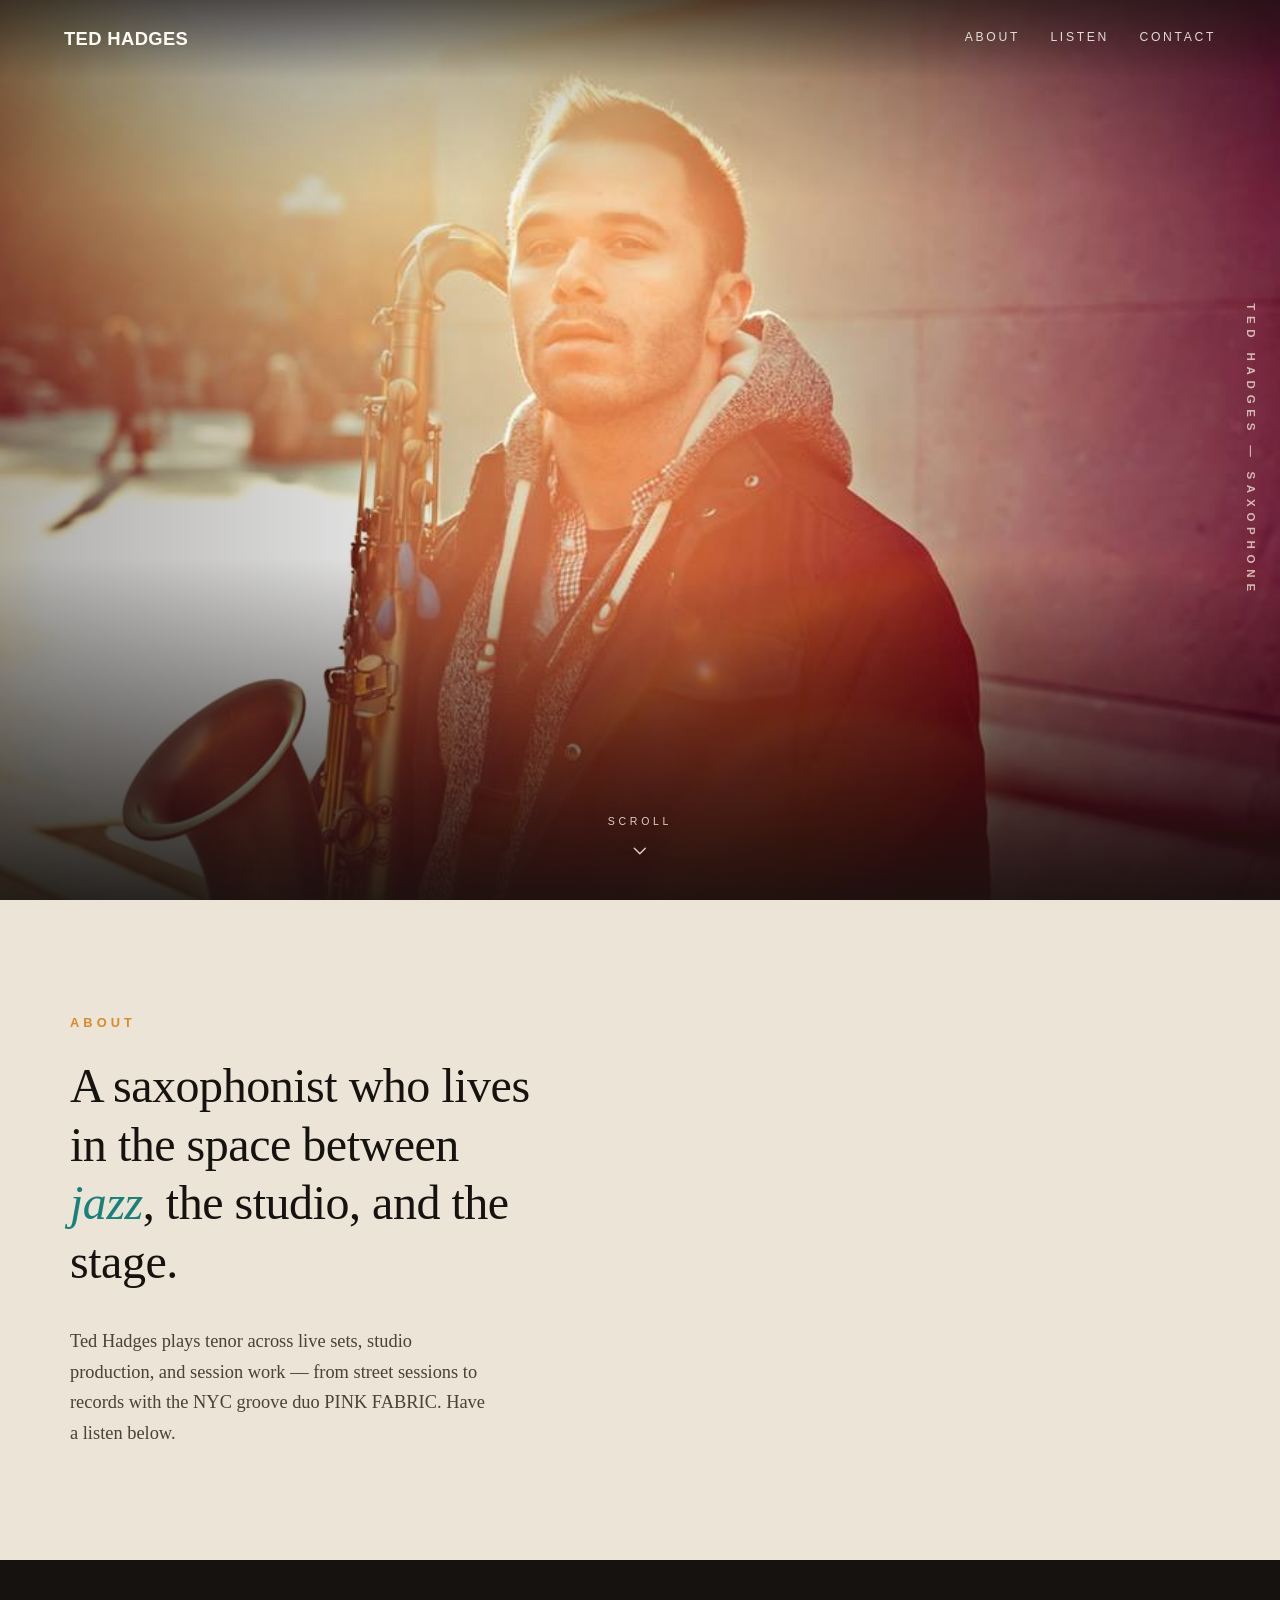
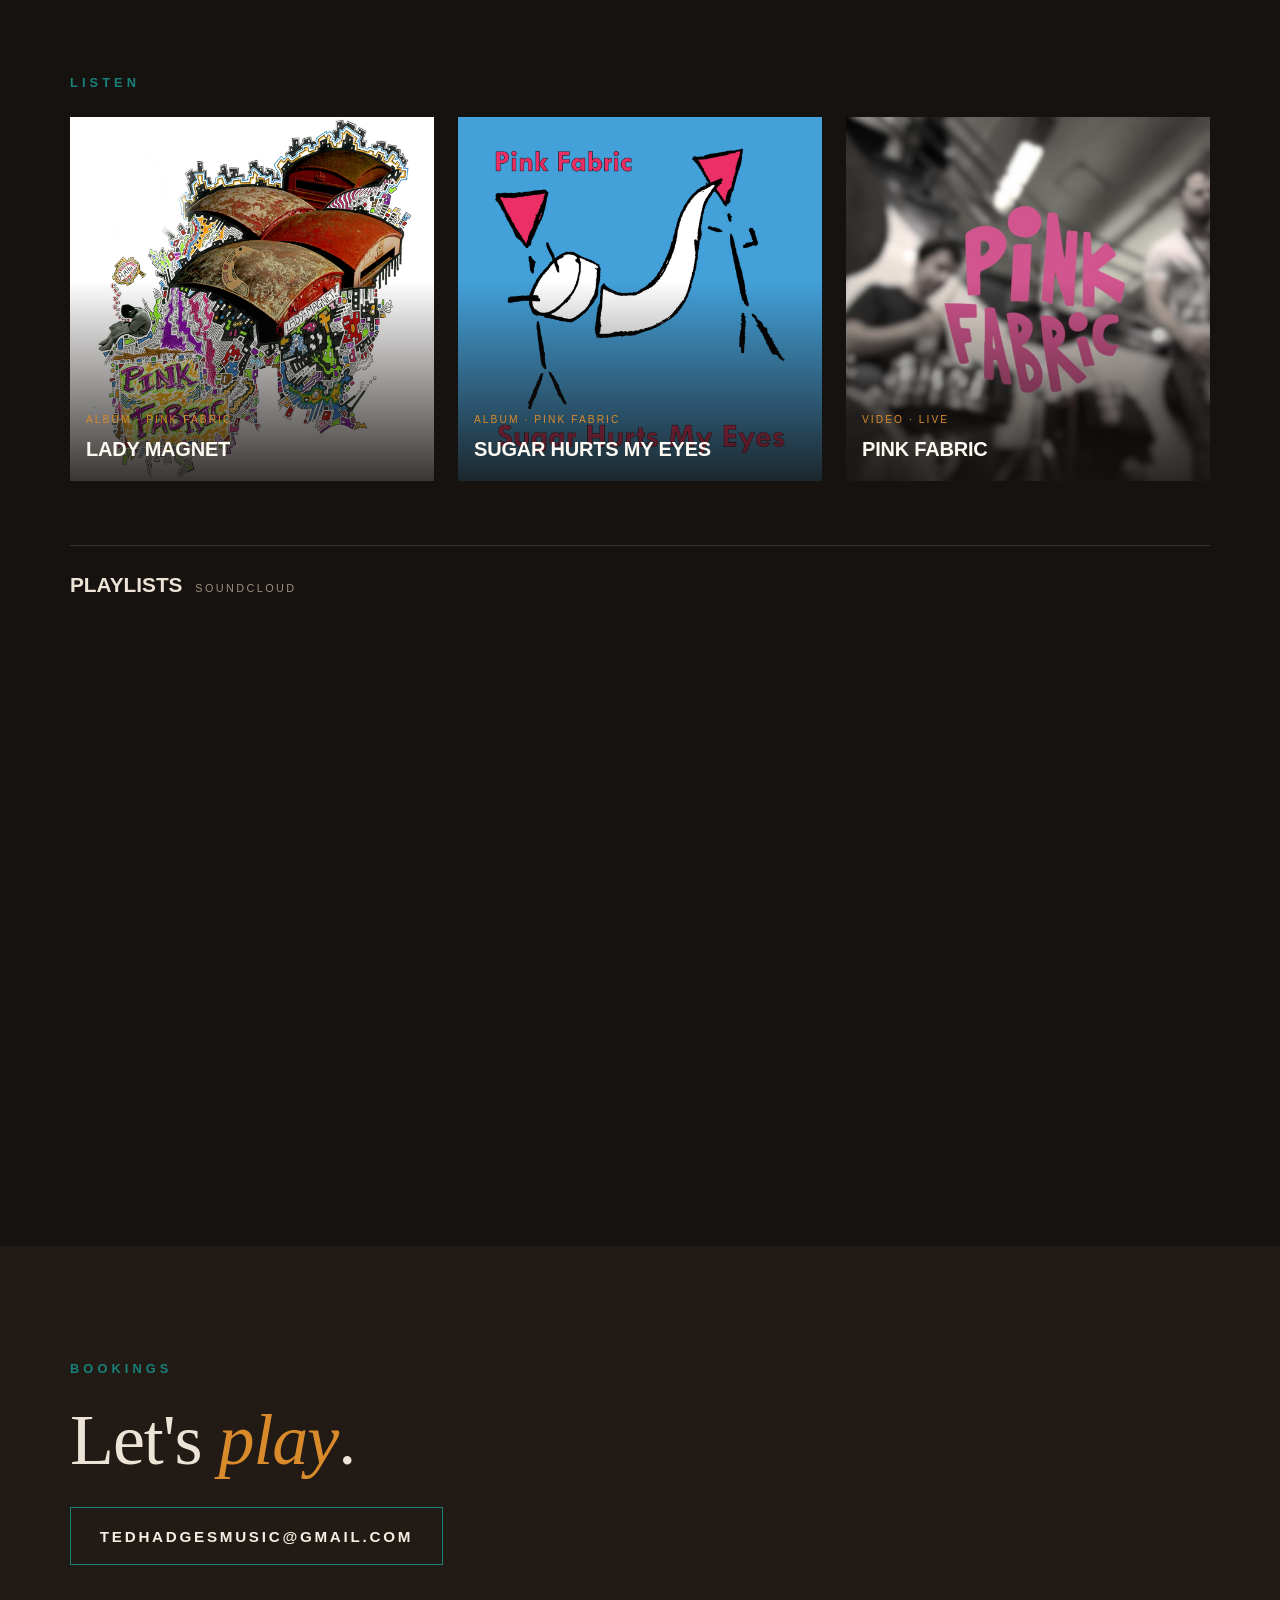
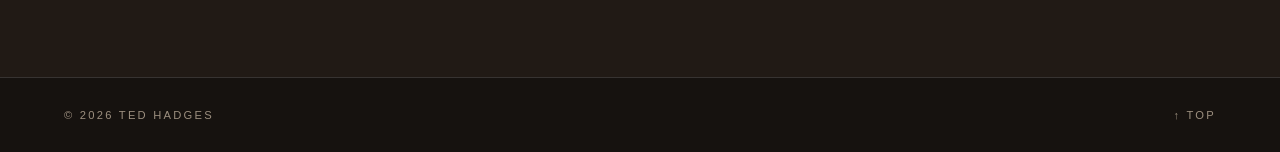
==== preview.html @ 2677fb06 "Restructure preview on Pablo Eluchans landing pattern - Minimal photo hero: name in nav only, scroll" ====
<!DOCTYPE html>
<html lang="en">
<head>
  <meta charset="utf-8">
  <meta name="viewport" content="width=device-width, initial-scale=1">
  <title>Ted Hadges — Saxophonist (preview)</title>
  <meta name="description" content="Ted Hadges — saxophonist. Live, studio, and session recordings.">
  <link rel="icon" href="favicon.svg" type="image/svg+xml">
  <style>
    :root {
      --ink:      #16120f;
      --ink-2:    #211a15;
      --paper:    #ece4d6;
      --paper-2:  #f4eee3;
      --brass:    #d98a2b;
      --teal:     #17817a;
      --muted:    #9c8f7f;
      --line:     rgba(255,255,255,0.14);

      --display: "Helvetica Neue", Helvetica, Arial, sans-serif;
      --label:   "Arial Narrow", "Helvetica Neue", Arial, sans-serif;
      --body:    Georgia, "Times New Roman", serif;

      --pad: clamp(1.25rem, 5vw, 4rem);
    }
    * { box-sizing: border-box; }
    html { scroll-behavior: smooth; }
    body {
      margin: 0; background: var(--ink); color: var(--paper);
      font-family: var(--body);
      font-size: clamp(1rem, 0.6rem + 0.7vw, 1.15rem);
      line-height: 1.65; -webkit-font-smoothing: antialiased;
    }
    a { color: inherit; }

    .eyebrow {
      font-family: var(--label); text-transform: uppercase;
      letter-spacing: 0.32em; font-size: clamp(0.68rem, 1.4vw, 0.8rem); font-weight: 700;
    }

    /* ---------- top bar ---------- */
    .topbar {
      position: fixed; z-index: 20; top: 0; left: 0; right: 0;
      display: flex; align-items: center; justify-content: space-between;
      padding: clamp(0.9rem, 2.2vw, 1.5rem) var(--pad);
      color: #fdfaf3;
      transition: background-color 0.3s ease, backdrop-filter 0.3s ease;
    }
    .topbar::before {
      content: ""; position: absolute; inset: 0; z-index: -1; pointer-events: none;
      background: linear-gradient(180deg, rgba(22,18,15,0.55), rgba(22,18,15,0));
      transition: opacity 0.3s ease;
    }
    .topbar.scrolled { background: rgba(22,18,15,0.9); backdrop-filter: blur(8px); }
    .topbar.scrolled::before { opacity: 0; }
    .topbar__brand {
      font-family: var(--display); font-weight: 800; text-transform: uppercase;
      letter-spacing: 0.02em; text-decoration: none; font-size: clamp(0.95rem, 1.6vw, 1.15rem);
    }
    .topbar nav { display: flex; gap: clamp(0.9rem, 2.5vw, 1.9rem); }
    .topbar nav a {
      font-family: var(--label); letter-spacing: 0.22em; text-transform: uppercase;
      font-size: clamp(0.68rem, 1.3vw, 0.76rem); text-decoration: none; opacity: 0.85;
      padding-bottom: 3px; border-bottom: 1px solid transparent;
    }
    .topbar nav a:hover, .topbar nav a:focus-visible { opacity: 1; border-bottom-color: var(--brass); }

    /* ---------- hero ---------- */
    .hero { position: relative; height: 100svh; min-height: 520px; overflow: hidden; }
    .hero__img {
      position: absolute; inset: 0; width: 100%; height: 100%;
      object-fit: cover; object-position: 50% 30%;
      filter: saturate(0.92) contrast(1.04);
    }
    .hero::after {
      content: ""; position: absolute; inset: 0;
      background:
        linear-gradient(180deg, rgba(22,18,15,0.35) 0%, rgba(22,18,15,0) 22%, rgba(22,18,15,0) 62%, rgba(22,18,15,0.9) 100%),
        linear-gradient(90deg, rgba(22,18,15,0.35) 0%, rgba(22,18,15,0) 45%);
    }
    .hero__side {
      position: absolute; right: clamp(0.7rem, 1.6vw, 1.5rem); top: 50%; transform: translateY(-50%); z-index: 3;
      writing-mode: vertical-rl;
      font-family: var(--label); text-transform: uppercase; letter-spacing: 0.5em; font-weight: 700;
      font-size: 0.72rem; color: rgba(247,240,225,0.72);
    }
    .scrolldown {
      position: absolute; z-index: 3; left: 50%; bottom: clamp(1.4rem, 4vw, 2.4rem); transform: translateX(-50%);
      display: flex; flex-direction: column; align-items: center; gap: 0.6rem;
      text-decoration: none; color: rgba(247,240,225,0.85);
    }
    .scrolldown span {
      font-family: var(--label); text-transform: uppercase; letter-spacing: 0.35em; font-size: 0.66rem;
    }
    .scrolldown svg { width: 22px; height: 22px; animation: bob 1.8s ease-in-out infinite; }
    @keyframes bob { 0%,100%{ transform: translateY(0);} 50%{ transform: translateY(6px);} }

    /* ---------- generic ---------- */
    section { padding: clamp(3.5rem, 9vw, 7rem) var(--pad); }
    .wrap { max-width: 1140px; margin-inline: auto; }
    .section-label { color: var(--teal); display: block; margin-bottom: 1.5rem; }
    .about .section-label { color: var(--brass); }

    /* ---------- about ---------- */
    .about { background: var(--paper); color: var(--ink); }
    .about__statement {
      font-family: var(--body); font-size: clamp(1.5rem, 4.2vw, 3rem);
      line-height: 1.22; letter-spacing: -0.01em; margin: 0; max-width: 20ch;
    }
    .about__statement em { font-style: italic; color: var(--teal); }
    .about__note { margin: clamp(1.5rem,3vw,2.2rem) 0 0; max-width: 46ch; color: #4b4137; }

    /* ---------- listen: cover-tile grid ---------- */
    .listen { background: var(--ink); }
    .tiles { display: grid; grid-template-columns: repeat(auto-fit, minmax(240px, 1fr)); gap: clamp(0.9rem, 2vw, 1.5rem); }
    .tile {
      position: relative; display: block; aspect-ratio: 1 / 1; overflow: hidden;
      text-decoration: none; background: var(--ink-2);
      outline-offset: 3px;
    }
    .tile__img {
      position: absolute; inset: 0; width: 100%; height: 100%; object-fit: cover;
      transition: transform 0.5s cubic-bezier(.2,.7,.2,1); background: #fff;
    }
    .tile::after {
      content: ""; position: absolute; inset: 0;
      background: linear-gradient(180deg, rgba(22,18,15,0) 45%, rgba(22,18,15,0.85) 100%);
    }
    .tile__meta { position: absolute; z-index: 2; left: 1rem; right: 1rem; bottom: 0.95rem; color: #fdfaf3; }
    .tile__type { font-family: var(--label); text-transform: uppercase; letter-spacing: 0.2em; font-size: 0.64rem; color: var(--brass); display: block; margin-bottom: 0.25rem; }
    .tile__title { font-family: var(--display); font-weight: 800; text-transform: uppercase; letter-spacing: -0.01em; font-size: clamp(1rem, 1.9vw, 1.25rem); display: flex; align-items: center; gap: 0.4rem; }
    .tile__title::after { content: "\2197"; font-weight: 700; opacity: 0; transform: translate(-4px,4px); transition: opacity .3s ease, transform .3s ease; }
    .tile:hover .tile__img, .tile:focus-visible .tile__img { transform: scale(1.06); }
    .tile:hover .tile__title::after, .tile:focus-visible .tile__title::after { opacity: 1; transform: none; }

    /* ---------- playlists (soundcloud) ---------- */
    .more { margin-top: clamp(2.5rem, 6vw, 4rem); }
    .more__head { display: flex; align-items: baseline; gap: 0.8rem; border-top: 1px solid var(--line); padding-top: 1.4rem; margin-bottom: 1.4rem; }
    .more__head h3 { font-family: var(--display); font-weight: 800; text-transform: uppercase; font-size: clamp(1rem,2vw,1.3rem); margin: 0; }
    .more__head span { font-family: var(--label); letter-spacing: 0.22em; text-transform: uppercase; font-size: 0.68rem; color: var(--muted); }
    .sc + .sc { margin-top: 0.9rem; }
    .sc iframe { width: 100%; height: 160px; border: 0; display: block; }

    /* ---------- contact ---------- */
    .contact { background: var(--ink-2); }
    .contact__line { font-family: var(--body); font-size: clamp(2rem, 7vw, 4.5rem); line-height: 1.05; margin: 0.4rem 0 1.8rem; letter-spacing: -0.015em; }
    .contact__line em { font-style: italic; color: var(--brass); }
    .mailto {
      display: inline-block; font-family: var(--label); text-transform: uppercase; letter-spacing: 0.18em; font-weight: 700;
      font-size: 0.95rem; padding: 0.95rem 1.8rem; border: 1px solid var(--teal); color: var(--paper-2); text-decoration: none;
      transition: background-color .25s ease, color .25s ease;
    }
    .mailto:hover, .mailto:focus-visible { background: var(--teal); color: var(--ink); }

    /* ---------- footer ---------- */
    footer { display: flex; align-items: center; justify-content: space-between; gap: 1rem; padding: 1.75rem var(--pad); border-top: 1px solid var(--line); }
    footer p { margin: 0; font-family: var(--label); letter-spacing: 0.2em; text-transform: uppercase; font-size: 0.7rem; color: var(--muted); }
    .totop { font-family: var(--label); letter-spacing: 0.2em; text-transform: uppercase; font-size: 0.7rem; text-decoration: none; color: var(--muted); }
    .totop:hover, .totop:focus-visible { color: var(--paper); }

    :focus-visible { outline: 2px solid var(--brass); outline-offset: 3px; }
    @media (prefers-reduced-motion: reduce) {
      html { scroll-behavior: auto; }
      .scrolldown svg { animation: none; }
      .tile__img { transition: none; }
    }
    @media (max-width: 620px) { .hero__side { display: none; } }
  </style>
</head>
<body id="top">
  <header class="topbar" id="topbar">
    <a class="topbar__brand" href="#top">Ted Hadges</a>
    <nav aria-label="Primary">
      <a href="#about">About</a>
      <a href="#listen">Listen</a>
      <a href="#contact">Contact</a>
    </nav>
  </header>

  <section class="hero">
    <img class="hero__img" src="images/saxpark.jpg" alt="Ted Hadges holding a tenor saxophone in warm evening light">
    <span class="hero__side">Ted Hadges — Saxophone</span>
    <a class="scrolldown" href="#about" aria-label="Scroll down">
      <span>Scroll</span>
      <svg viewBox="0 0 24 24" fill="none" stroke="currentColor" stroke-width="1.6" aria-hidden="true">
        <path d="M6 9l6 6 6-6" stroke-linecap="round" stroke-linejoin="round"/>
      </svg>
    </a>
  </section>

  <section id="about" class="about">
    <div class="wrap">
      <span class="eyebrow section-label">About</span>
      <p class="about__statement">A saxophonist who lives in the space between <em>jazz</em>, the studio, and the stage.</p>
      <p class="about__note">Ted Hadges plays tenor across live sets, studio production, and session work — from street sessions to records with the NYC groove duo PINK FABRIC. Have a listen below.</p>
    </div>
  </section>

  <section id="listen" class="listen">
    <div class="wrap">
      <span class="eyebrow section-label">Listen</span>
      <div class="tiles">
        <a class="tile" href="https://pinkfabric.bandcamp.com/album/lady-magnet" target="_blank" rel="noopener">
          <img class="tile__img" src="images/album-lady-magnet.jpg" alt="Lady Magnet album cover" loading="lazy">
          <span class="tile__meta">
            <span class="tile__type">Album · Pink Fabric</span>
            <span class="tile__title">Lady Magnet</span>
          </span>
        </a>
        <a class="tile" href="https://pinkfabric.bandcamp.com/album/sugar-hurts-my-eyes" target="_blank" rel="noopener">
          <img class="tile__img" src="images/album-sugar-hurts.jpg" alt="Sugar Hurts My Eyes album cover" loading="lazy">
          <span class="tile__meta">
            <span class="tile__type">Album · Pink Fabric</span>
            <span class="tile__title">Sugar Hurts My Eyes</span>
          </span>
        </a>
        <a class="tile" href="https://vimeo.com/94069163" target="_blank" rel="noopener">
          <img class="tile__img" src="images/video-pink-fabric.jpg" alt="Pink Fabric live video" loading="lazy">
          <span class="tile__meta">
            <span class="tile__type">Video · Live</span>
            <span class="tile__title">Pink Fabric</span>
          </span>
        </a>
      </div>

      <div class="more">
        <div class="more__head"><h3>Playlists</h3><span>SoundCloud</span></div>
        <div class="sc">
          <iframe title="SoundCloud playlist 1" loading="lazy" scrolling="no" frameborder="no" allow="autoplay"
                  src="https://w.soundcloud.com/player/?url=https%3A//api.soundcloud.com/playlists/2461482&color=%23d98a2b&auto_play=false&hide_related=true&show_comments=false&show_user=true&show_reposts=false&show_teaser=false&visual=false"></iframe>
        </div>
        <div class="sc">
          <iframe title="SoundCloud playlist 2" loading="lazy" scrolling="no" frameborder="no" allow="autoplay"
                  src="https://w.soundcloud.com/player/?url=https%3A//api.soundcloud.com/playlists/292240661&color=%23d98a2b&auto_play=false&hide_related=true&show_comments=false&show_user=true&show_reposts=false&show_teaser=false&visual=false"></iframe>
        </div>
        <div class="sc">
          <iframe title="SoundCloud playlist 3" loading="lazy" scrolling="no" frameborder="no" allow="autoplay"
                  src="https://w.soundcloud.com/player/?url=https%3A//api.soundcloud.com/playlists/2043184&color=%23d98a2b&auto_play=false&hide_related=true&show_comments=false&show_user=true&show_reposts=false&show_teaser=false&visual=false"></iframe>
        </div>
      </div>
    </div>
  </section>

  <section id="contact" class="contact">
    <div class="wrap">
      <span class="eyebrow section-label" style="color:var(--teal)">Bookings</span>
      <p class="contact__line">Let's <em>play</em>.</p>
      <a class="mailto" href="mailto:tedhadgesmusic@gmail.com">tedhadgesmusic@gmail.com</a>
    </div>
  </section>

  <footer>
    <p>&copy; 2026 Ted Hadges</p>
    <a class="totop" href="#top">↑ Top</a>
  </footer>

  <script>
    (function () {
      var bar = document.getElementById('topbar');
      var onScroll = function () { bar.classList.toggle('scrolled', window.scrollY > 40); };
      window.addEventListener('scroll', onScroll, { passive: true });
      onScroll();
    })();
  </script>
</body>
</html>
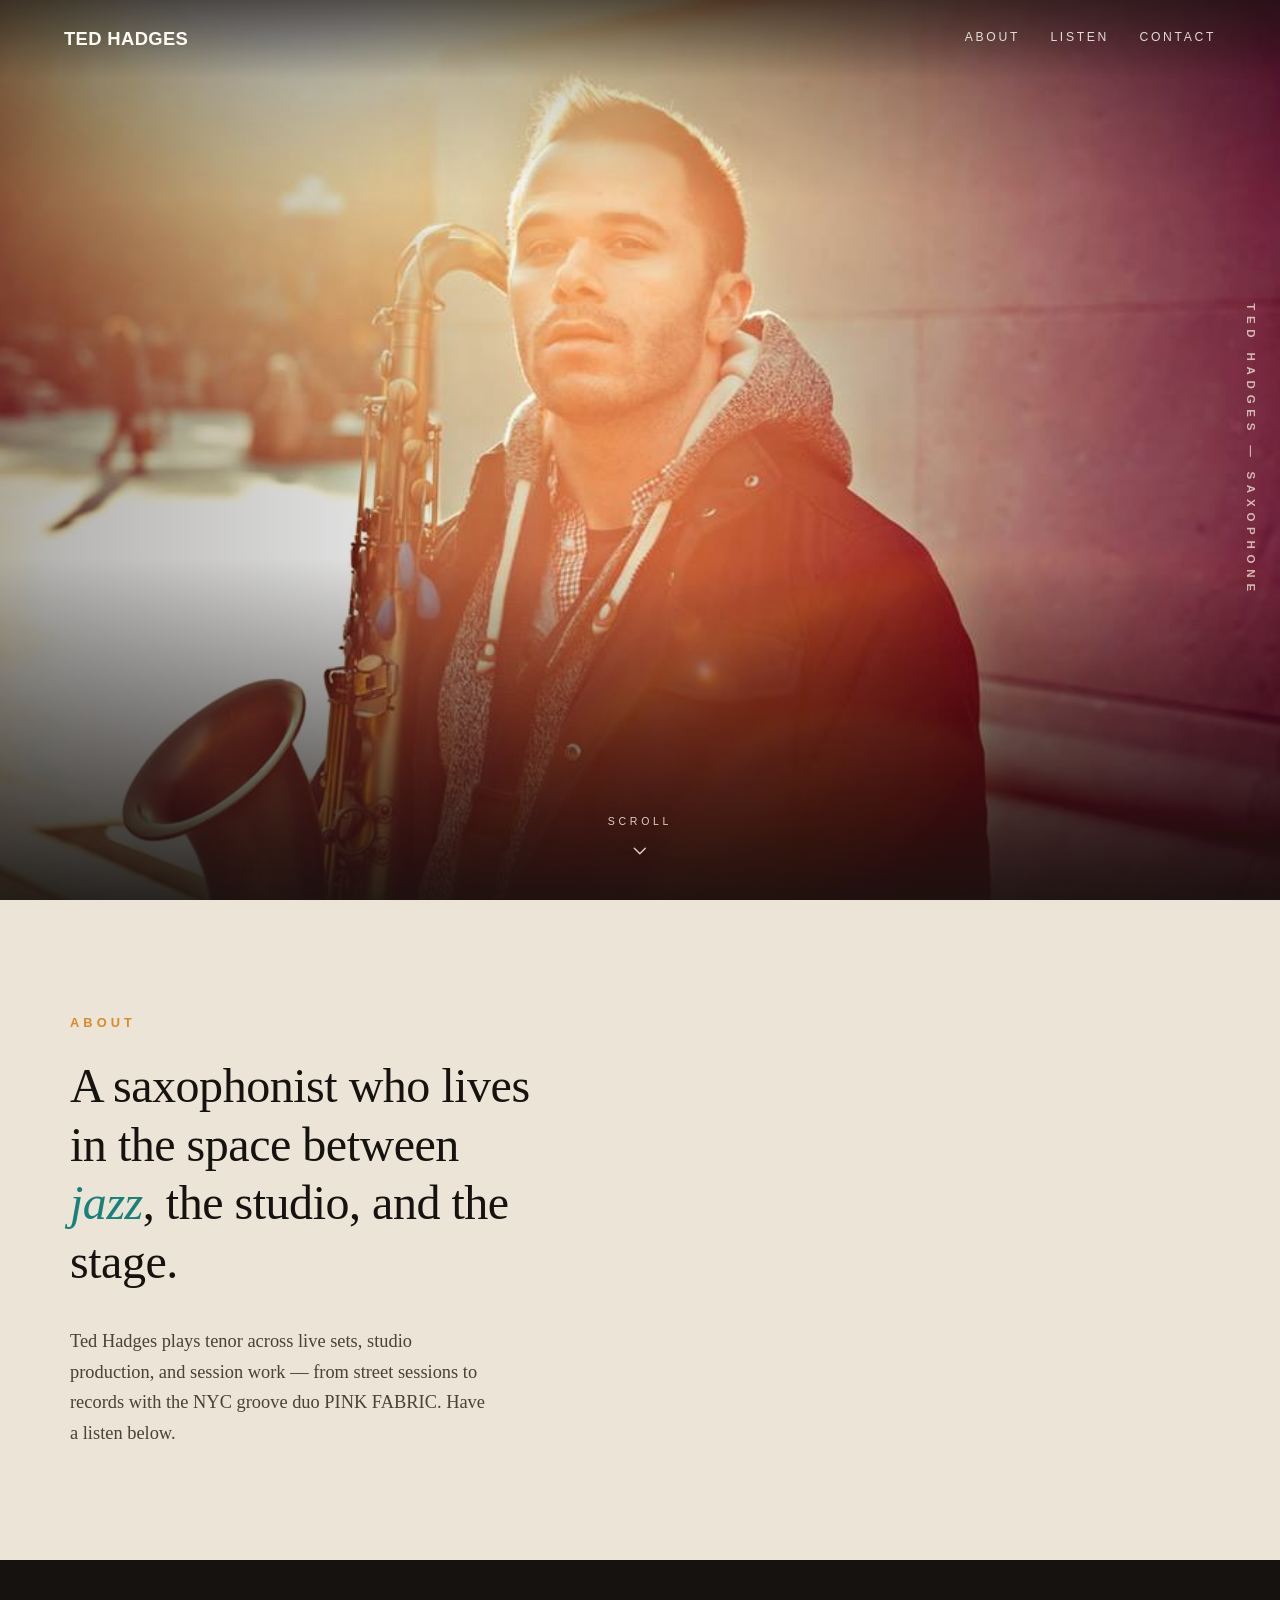
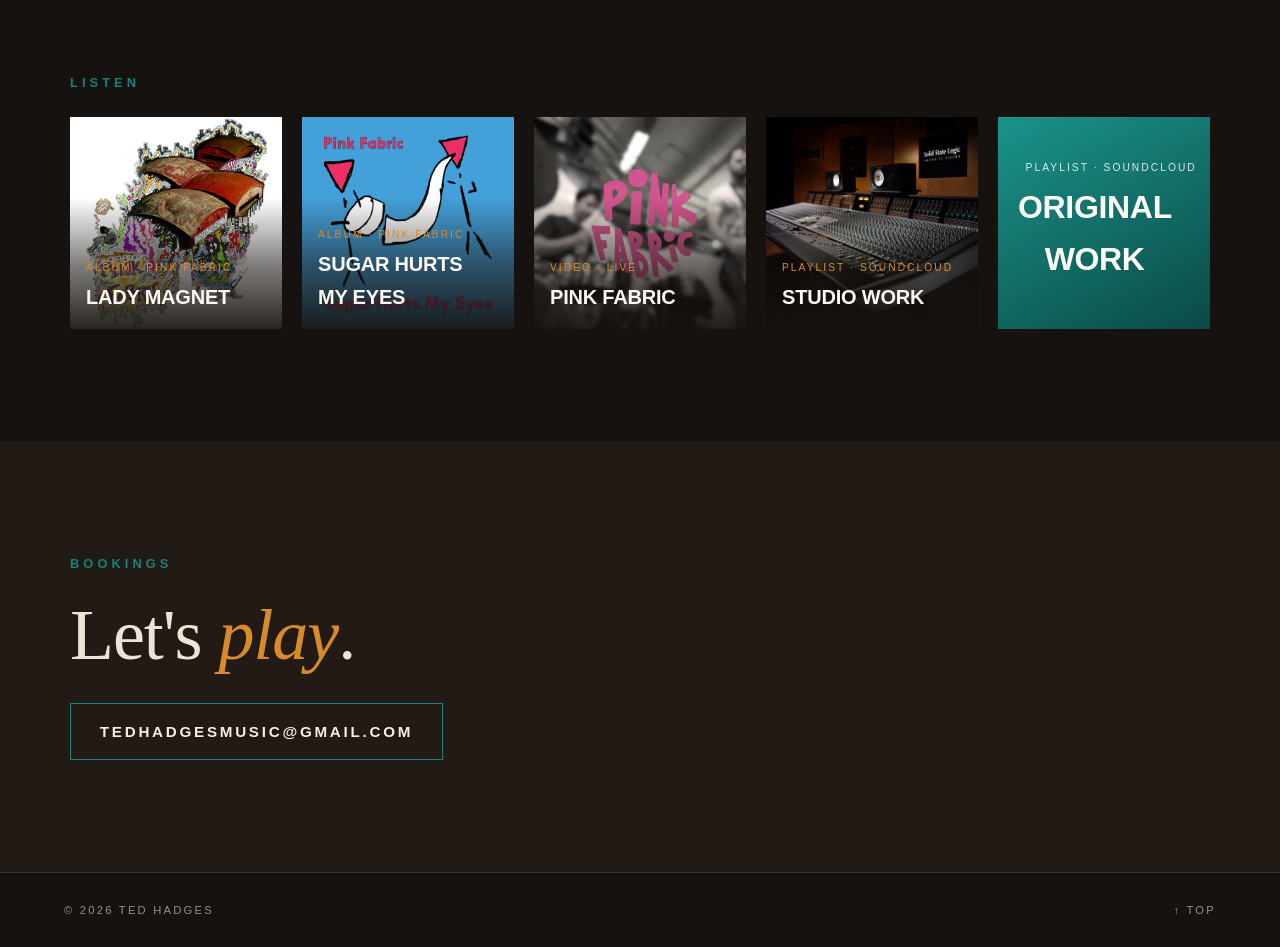
==== commit 6818add7: "Convert SoundCloud sets to cover tiles; drop third playlist Original Work (no artwork) becomes a tea" ====
--- a/preview.html
+++ b/preview.html
@@ -112,7 +112,7 @@
 
     /* ---------- listen: cover-tile grid ---------- */
     .listen { background: var(--ink); }
-    .tiles { display: grid; grid-template-columns: repeat(auto-fit, minmax(240px, 1fr)); gap: clamp(0.9rem, 2vw, 1.5rem); }
+    .tiles { display: grid; grid-template-columns: repeat(auto-fill, minmax(200px, 1fr)); gap: clamp(0.9rem, 2vw, 1.25rem); }
     .tile {
       position: relative; display: block; aspect-ratio: 1 / 1; overflow: hidden;
       text-decoration: none; background: var(--ink-2);
@@ -124,7 +124,7 @@
     }
     .tile::after {
       content: ""; position: absolute; inset: 0;
-      background: linear-gradient(180deg, rgba(22,18,15,0) 45%, rgba(22,18,15,0.85) 100%);
+      background: linear-gradient(180deg, rgba(22,18,15,0) 38%, rgba(22,18,15,0.55) 70%, rgba(22,18,15,0.92) 100%);
     }
     .tile__meta { position: absolute; z-index: 2; left: 1rem; right: 1rem; bottom: 0.95rem; color: #fdfaf3; }
     .tile__type { font-family: var(--label); text-transform: uppercase; letter-spacing: 0.2em; font-size: 0.64rem; color: var(--brass); display: block; margin-bottom: 0.25rem; }
@@ -133,13 +133,12 @@
     .tile:hover .tile__img, .tile:focus-visible .tile__img { transform: scale(1.06); }
     .tile:hover .tile__title::after, .tile:focus-visible .tile__title::after { opacity: 1; transform: none; }
 
-    /* ---------- playlists (soundcloud) ---------- */
-    .more { margin-top: clamp(2.5rem, 6vw, 4rem); }
-    .more__head { display: flex; align-items: baseline; gap: 0.8rem; border-top: 1px solid var(--line); padding-top: 1.4rem; margin-bottom: 1.4rem; }
-    .more__head h3 { font-family: var(--display); font-weight: 800; text-transform: uppercase; font-size: clamp(1rem,2vw,1.3rem); margin: 0; }
-    .more__head span { font-family: var(--label); letter-spacing: 0.22em; text-transform: uppercase; font-size: 0.68rem; color: var(--muted); }
-    .sc + .sc { margin-top: 0.9rem; }
-    .sc iframe { width: 100%; height: 160px; border: 0; display: block; }
+    /* solid (art-less) tile — typographic cover */
+    .tile--solid { background: linear-gradient(150deg, #1a938b, #0b4a45); display: grid; place-items: center; text-align: center; padding: 1.25rem; }
+    .tile--solid::after { display: none; }
+    .tile--solid .tile__meta { position: static; left: auto; right: auto; bottom: auto; }
+    .tile--solid .tile__type { color: rgba(255,255,255,0.85); }
+    .tile--solid .tile__title { justify-content: center; font-size: clamp(1.4rem, 3vw, 2rem); }
 
     /* ---------- contact ---------- */
     .contact { background: var(--ink-2); }
@@ -221,22 +220,19 @@
             <span class="tile__title">Pink Fabric</span>
           </span>
         </a>
-      </div>
-
-      <div class="more">
-        <div class="more__head"><h3>Playlists</h3><span>SoundCloud</span></div>
-        <div class="sc">
-          <iframe title="SoundCloud playlist 1" loading="lazy" scrolling="no" frameborder="no" allow="autoplay"
-                  src="https://w.soundcloud.com/player/?url=https%3A//api.soundcloud.com/playlists/2461482&color=%23d98a2b&auto_play=false&hide_related=true&show_comments=false&show_user=true&show_reposts=false&show_teaser=false&visual=false"></iframe>
-        </div>
-        <div class="sc">
-          <iframe title="SoundCloud playlist 2" loading="lazy" scrolling="no" frameborder="no" allow="autoplay"
-                  src="https://w.soundcloud.com/player/?url=https%3A//api.soundcloud.com/playlists/292240661&color=%23d98a2b&auto_play=false&hide_related=true&show_comments=false&show_user=true&show_reposts=false&show_teaser=false&visual=false"></iframe>
-        </div>
-        <div class="sc">
-          <iframe title="SoundCloud playlist 3" loading="lazy" scrolling="no" frameborder="no" allow="autoplay"
-                  src="https://w.soundcloud.com/player/?url=https%3A//api.soundcloud.com/playlists/2043184&color=%23d98a2b&auto_play=false&hide_related=true&show_comments=false&show_user=true&show_reposts=false&show_teaser=false&visual=false"></iframe>
-        </div>
+        <a class="tile" href="https://soundcloud.com/tedhadges/sets/studio-work" target="_blank" rel="noopener">
+          <img class="tile__img" src="images/sc-studio-work.jpg" alt="Studio and commercial saxophone work" loading="lazy">
+          <span class="tile__meta">
+            <span class="tile__type">Playlist · SoundCloud</span>
+            <span class="tile__title">Studio Work</span>
+          </span>
+        </a>
+        <a class="tile tile--solid" href="https://soundcloud.com/tedhadges/sets/original-work" target="_blank" rel="noopener">
+          <span class="tile__meta">
+            <span class="tile__type">Playlist · SoundCloud</span>
+            <span class="tile__title">Original Work</span>
+          </span>
+        </a>
       </div>
     </div>
   </section>
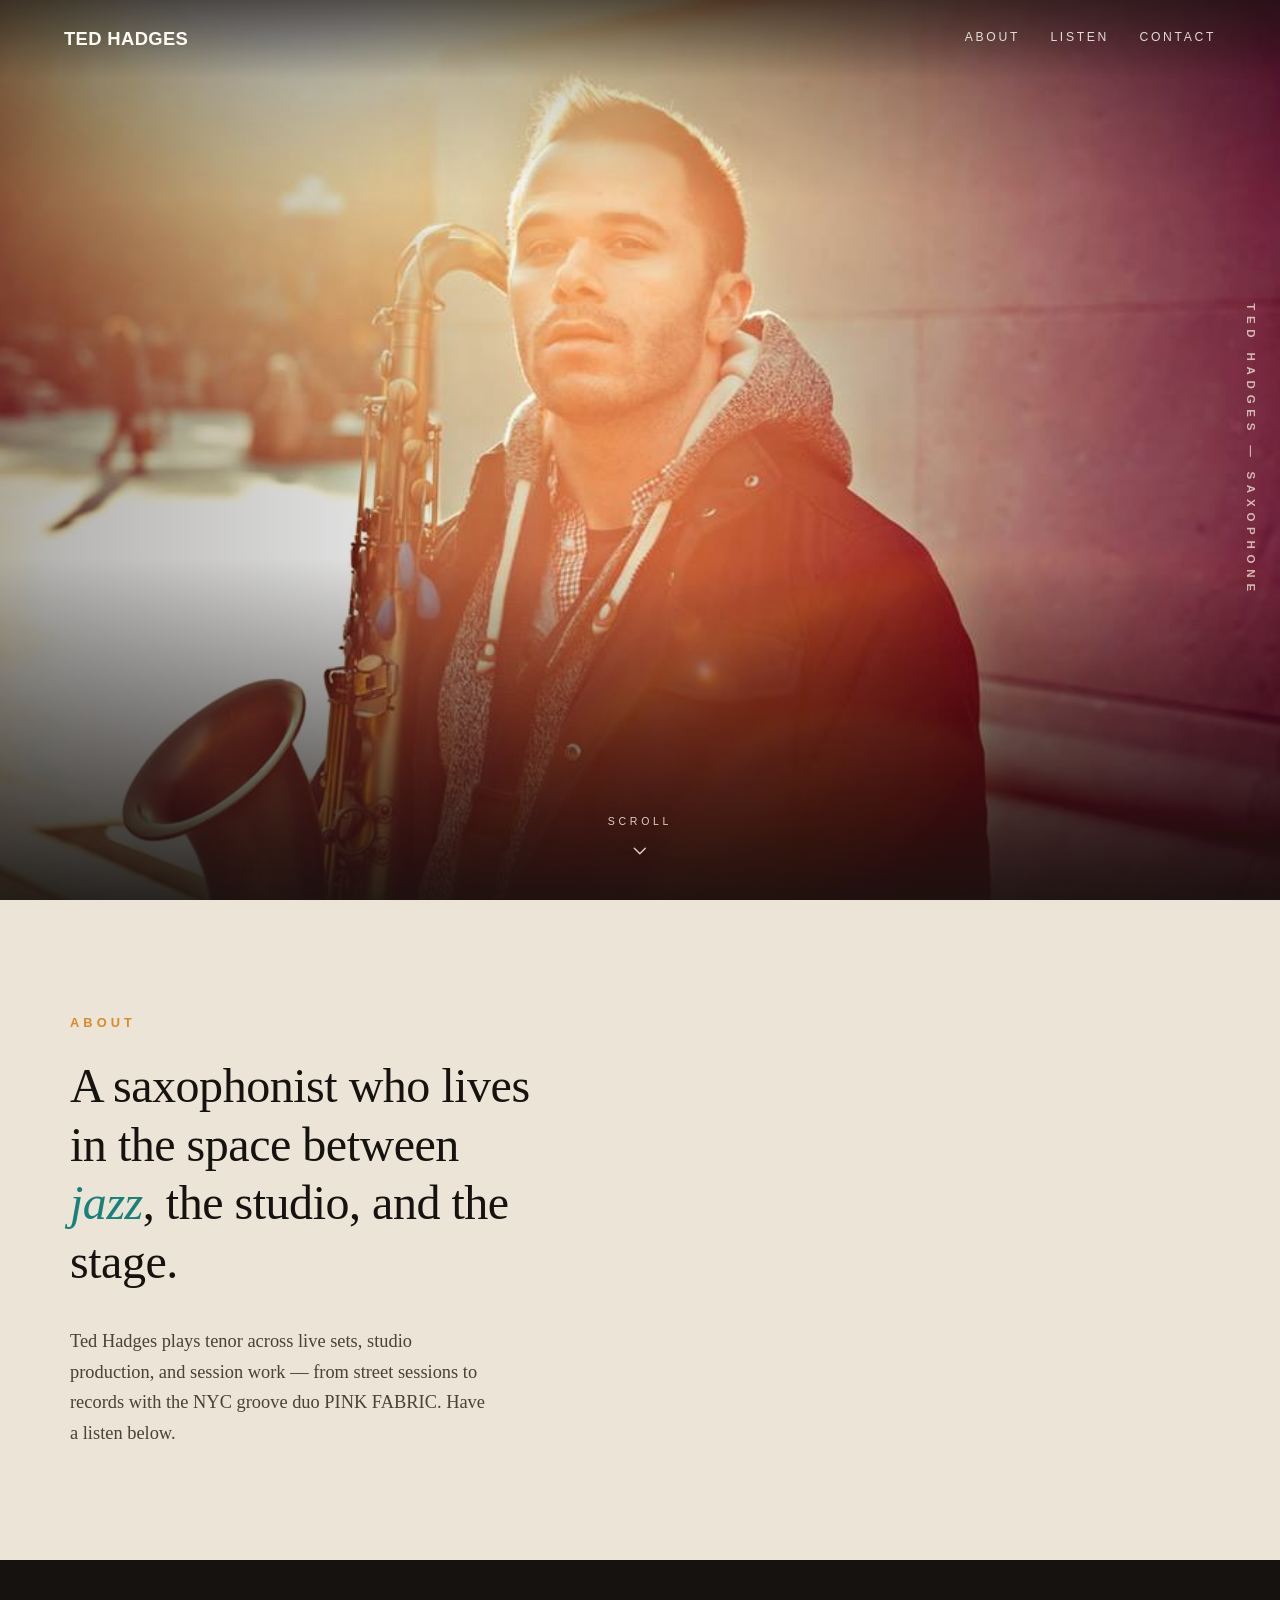
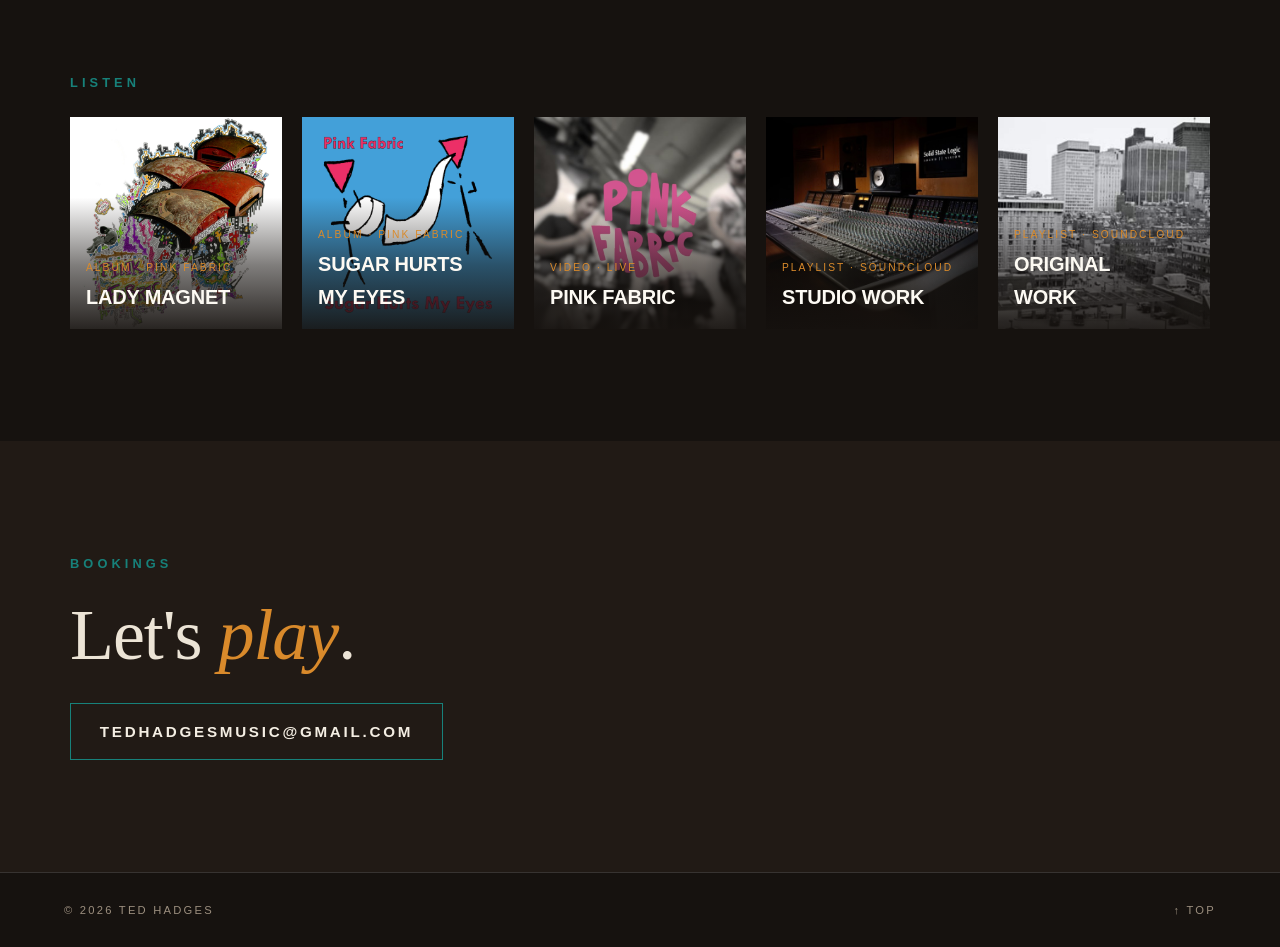
==== commit 70fee5eb: "Use real Original Work cover art (B&W skyline); remove solid-tile CSS Co-Authored-By: Claude Opus 4." ====
--- a/preview.html
+++ b/preview.html
@@ -133,13 +133,6 @@
     .tile:hover .tile__img, .tile:focus-visible .tile__img { transform: scale(1.06); }
     .tile:hover .tile__title::after, .tile:focus-visible .tile__title::after { opacity: 1; transform: none; }
 
-    /* solid (art-less) tile — typographic cover */
-    .tile--solid { background: linear-gradient(150deg, #1a938b, #0b4a45); display: grid; place-items: center; text-align: center; padding: 1.25rem; }
-    .tile--solid::after { display: none; }
-    .tile--solid .tile__meta { position: static; left: auto; right: auto; bottom: auto; }
-    .tile--solid .tile__type { color: rgba(255,255,255,0.85); }
-    .tile--solid .tile__title { justify-content: center; font-size: clamp(1.4rem, 3vw, 2rem); }
-
     /* ---------- contact ---------- */
     .contact { background: var(--ink-2); }
     .contact__line { font-family: var(--body); font-size: clamp(2rem, 7vw, 4.5rem); line-height: 1.05; margin: 0.4rem 0 1.8rem; letter-spacing: -0.015em; }
@@ -227,7 +220,8 @@
             <span class="tile__title">Studio Work</span>
           </span>
         </a>
-        <a class="tile tile--solid" href="https://soundcloud.com/tedhadges/sets/original-work" target="_blank" rel="noopener">
+        <a class="tile" href="https://soundcloud.com/tedhadges/sets/original-work" target="_blank" rel="noopener">
+          <img class="tile__img" src="images/sc-original-work.jpg" alt="Original work — city skyline cover" loading="lazy">
           <span class="tile__meta">
             <span class="tile__type">Playlist · SoundCloud</span>
             <span class="tile__title">Original Work</span>
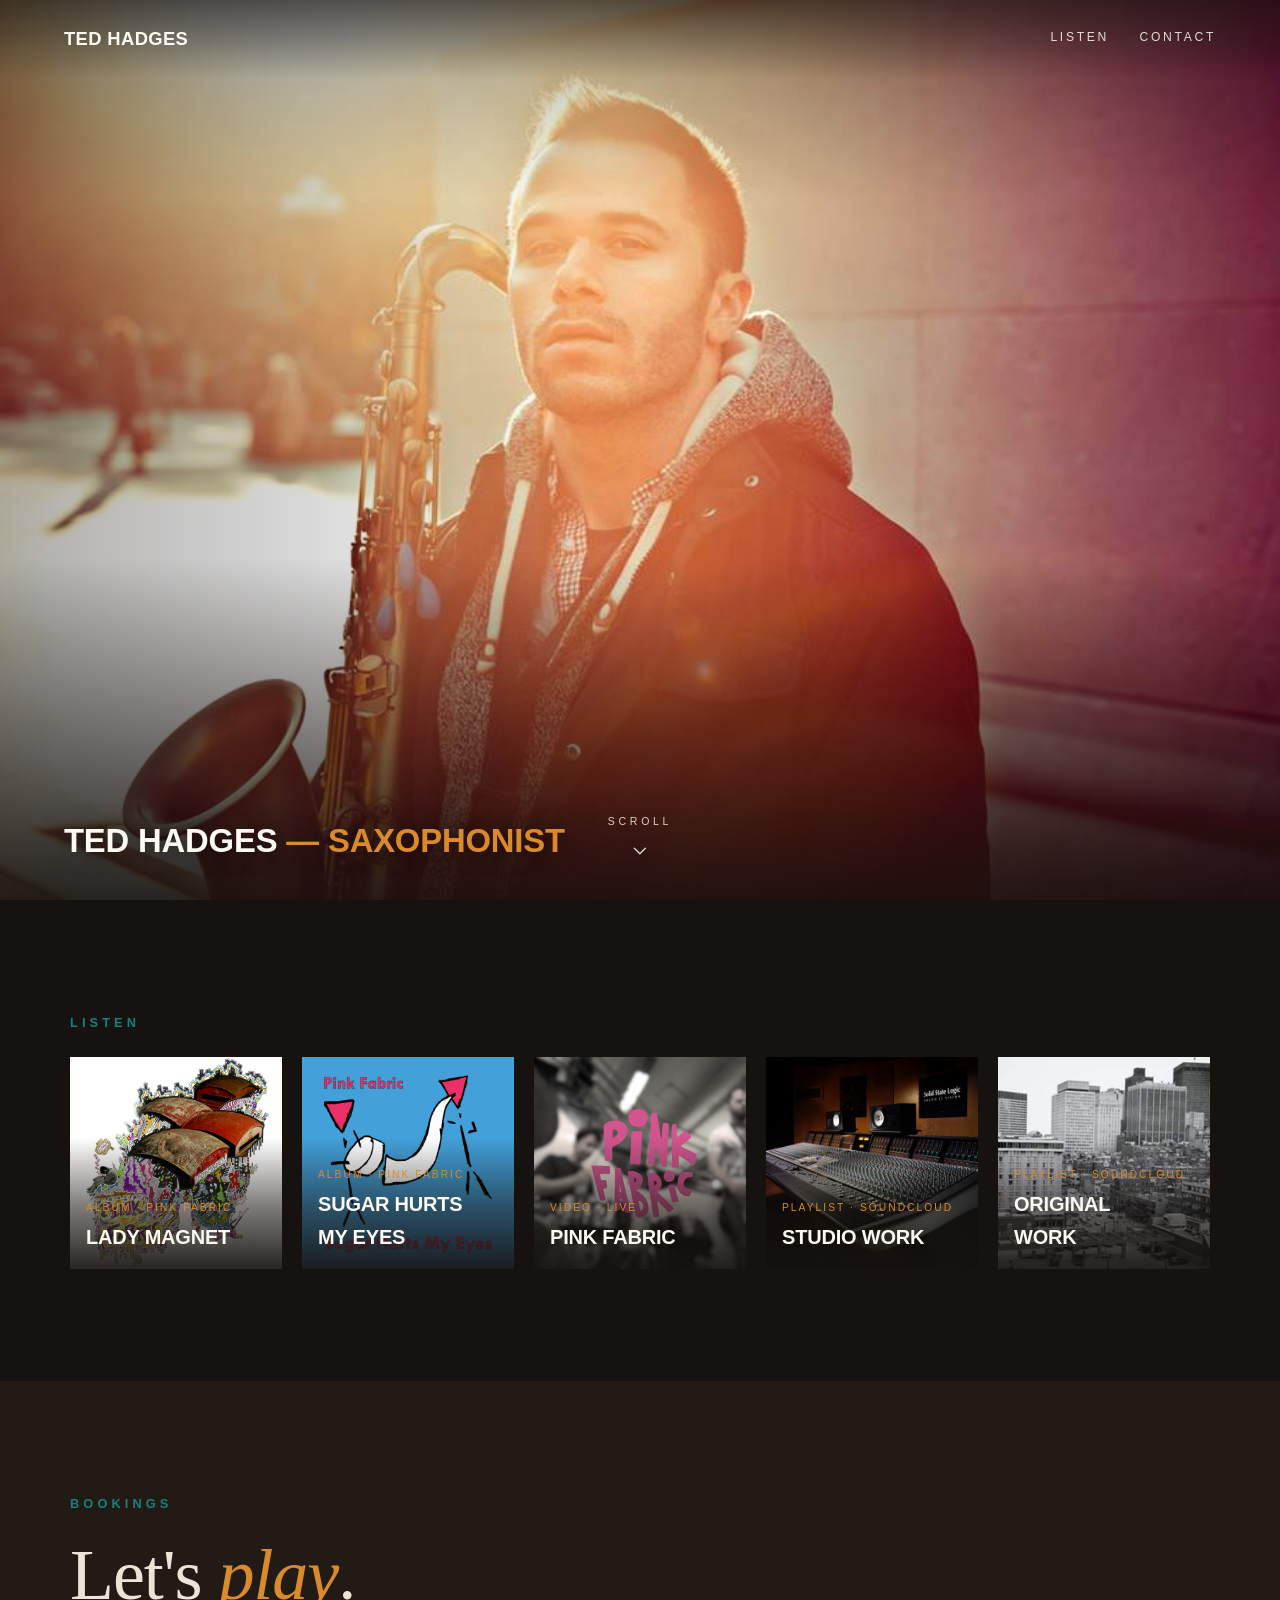
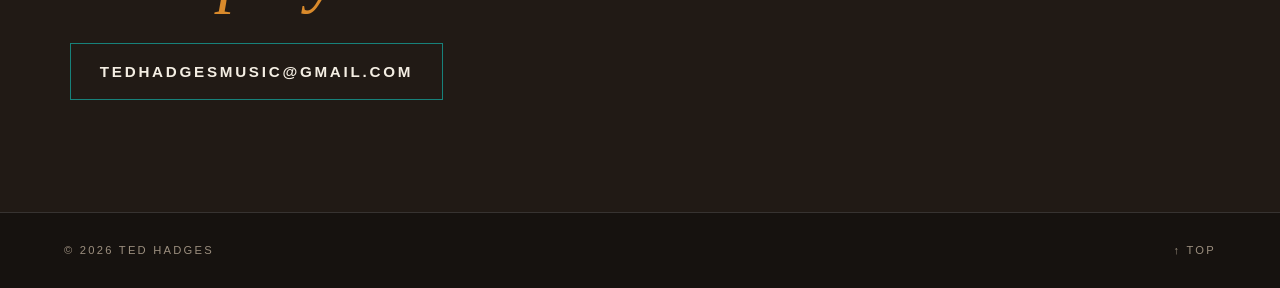
==== commit eed41b87: "Drop About section; add minimal hero identity line Remove the standalone About section and its nav l" ====
--- a/preview.html
+++ b/preview.html
@@ -78,12 +78,13 @@
         linear-gradient(180deg, rgba(22,18,15,0.35) 0%, rgba(22,18,15,0) 22%, rgba(22,18,15,0) 62%, rgba(22,18,15,0.9) 100%),
         linear-gradient(90deg, rgba(22,18,15,0.35) 0%, rgba(22,18,15,0) 45%);
     }
-    .hero__side {
-      position: absolute; right: clamp(0.7rem, 1.6vw, 1.5rem); top: 50%; transform: translateY(-50%); z-index: 3;
-      writing-mode: vertical-rl;
-      font-family: var(--label); text-transform: uppercase; letter-spacing: 0.5em; font-weight: 700;
-      font-size: 0.72rem; color: rgba(247,240,225,0.72);
-    }
+    .hero__id {
+      position: absolute; z-index: 3; left: var(--pad); bottom: clamp(1.5rem, 4vw, 2.6rem); margin: 0;
+      font-family: var(--display); font-weight: 800; text-transform: uppercase; letter-spacing: -0.005em;
+      font-size: clamp(1.25rem, 3vw, 2.05rem); line-height: 1.05; color: #fdfaf3;
+      text-shadow: 0 1px 22px rgba(0,0,0,0.55);
+    }
+    .hero__id .hero__role { color: var(--brass); }
     .scrolldown {
       position: absolute; z-index: 3; left: 50%; bottom: clamp(1.4rem, 4vw, 2.4rem); transform: translateX(-50%);
       display: flex; flex-direction: column; align-items: center; gap: 0.6rem;
@@ -99,16 +100,6 @@
     section { padding: clamp(3.5rem, 9vw, 7rem) var(--pad); }
     .wrap { max-width: 1140px; margin-inline: auto; }
     .section-label { color: var(--teal); display: block; margin-bottom: 1.5rem; }
-    .about .section-label { color: var(--brass); }
-
-    /* ---------- about ---------- */
-    .about { background: var(--paper); color: var(--ink); }
-    .about__statement {
-      font-family: var(--body); font-size: clamp(1.5rem, 4.2vw, 3rem);
-      line-height: 1.22; letter-spacing: -0.01em; margin: 0; max-width: 20ch;
-    }
-    .about__statement em { font-style: italic; color: var(--teal); }
-    .about__note { margin: clamp(1.5rem,3vw,2.2rem) 0 0; max-width: 46ch; color: #4b4137; }
 
     /* ---------- listen: cover-tile grid ---------- */
     .listen { background: var(--ink); }
@@ -156,14 +147,13 @@
       .scrolldown svg { animation: none; }
       .tile__img { transition: none; }
     }
-    @media (max-width: 620px) { .hero__side { display: none; } }
+    @media (max-width: 480px) { .scrolldown { display: none; } }
   </style>
 </head>
 <body id="top">
   <header class="topbar" id="topbar">
     <a class="topbar__brand" href="#top">Ted Hadges</a>
     <nav aria-label="Primary">
-      <a href="#about">About</a>
       <a href="#listen">Listen</a>
       <a href="#contact">Contact</a>
     </nav>
@@ -171,21 +161,13 @@
 
   <section class="hero">
     <img class="hero__img" src="images/saxpark.jpg" alt="Ted Hadges holding a tenor saxophone in warm evening light">
-    <span class="hero__side">Ted Hadges — Saxophone</span>
-    <a class="scrolldown" href="#about" aria-label="Scroll down">
+    <h1 class="hero__id">Ted Hadges <span class="hero__role">— Saxophonist</span></h1>
+    <a class="scrolldown" href="#listen" aria-label="Scroll to music">
       <span>Scroll</span>
       <svg viewBox="0 0 24 24" fill="none" stroke="currentColor" stroke-width="1.6" aria-hidden="true">
         <path d="M6 9l6 6 6-6" stroke-linecap="round" stroke-linejoin="round"/>
       </svg>
     </a>
-  </section>
-
-  <section id="about" class="about">
-    <div class="wrap">
-      <span class="eyebrow section-label">About</span>
-      <p class="about__statement">A saxophonist who lives in the space between <em>jazz</em>, the studio, and the stage.</p>
-      <p class="about__note">Ted Hadges plays tenor across live sets, studio production, and session work — from street sessions to records with the NYC groove duo PINK FABRIC. Have a listen below.</p>
-    </div>
   </section>
 
   <section id="listen" class="listen">
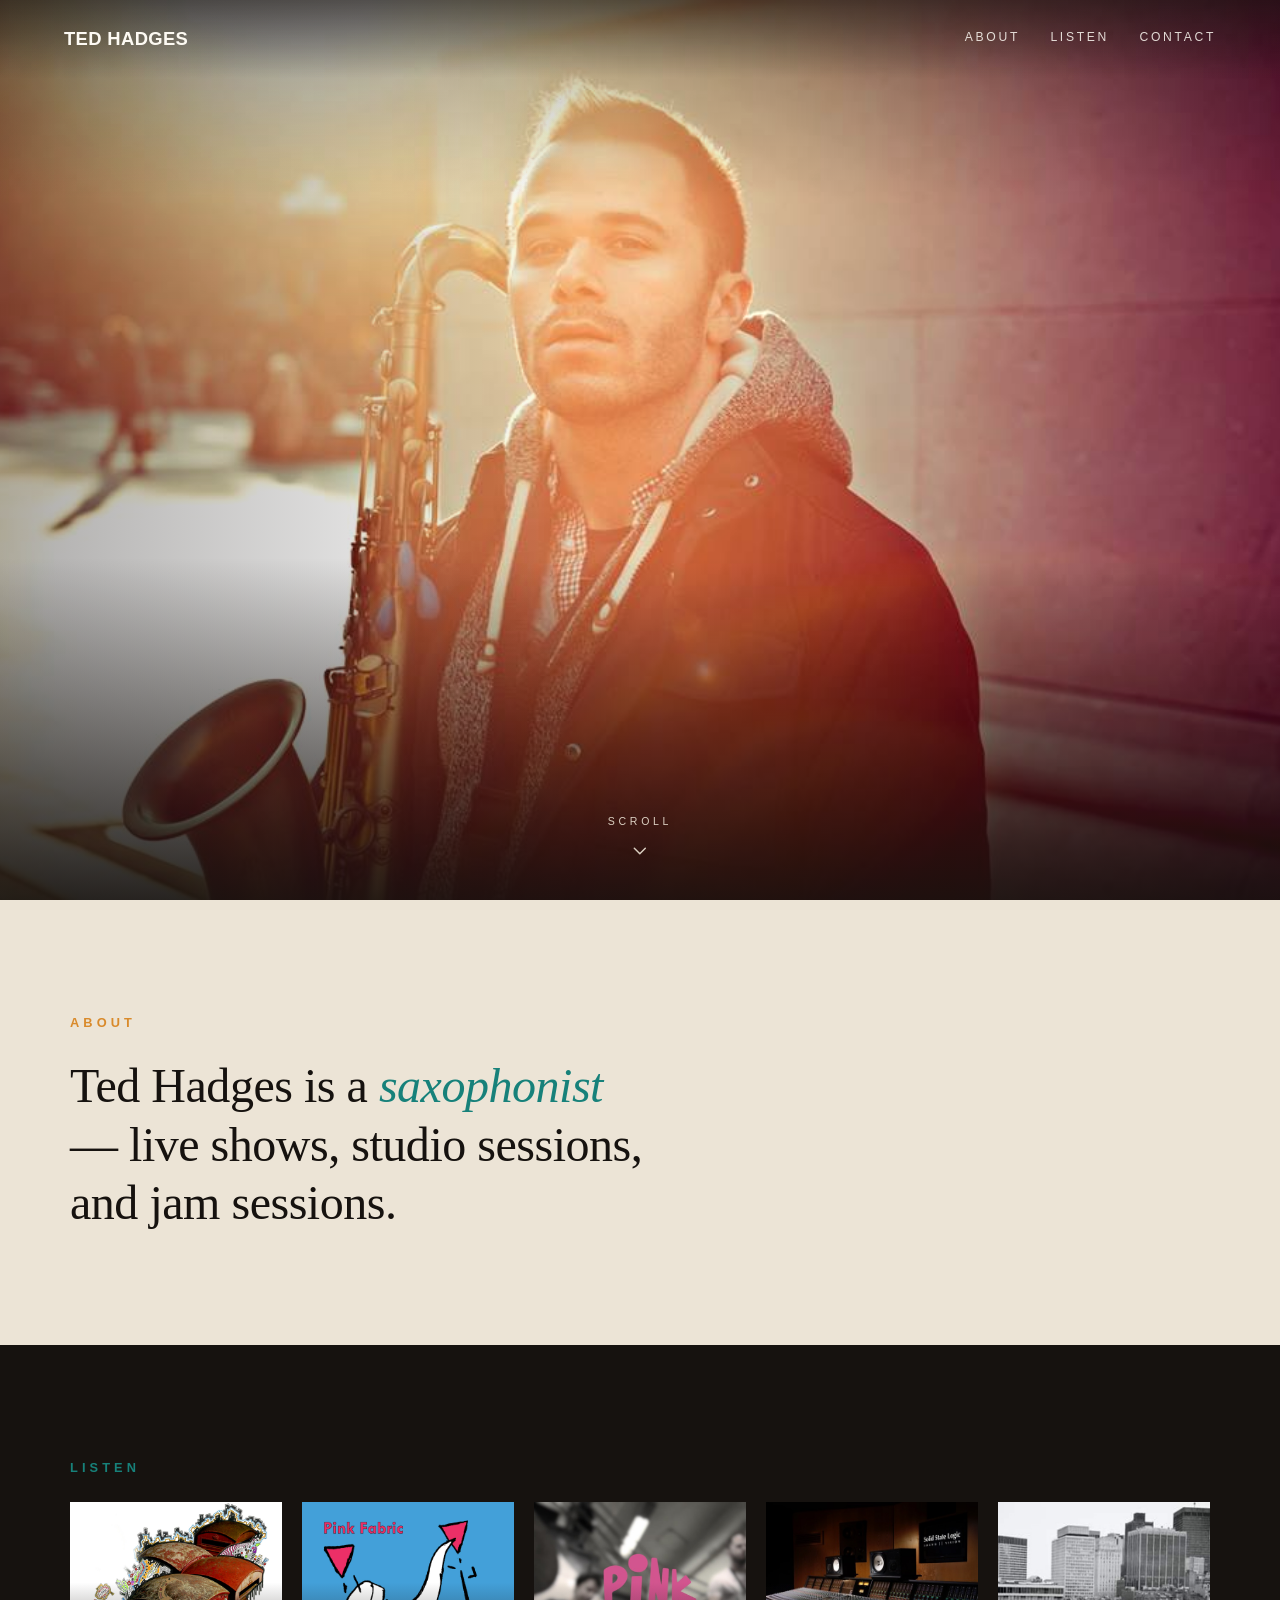
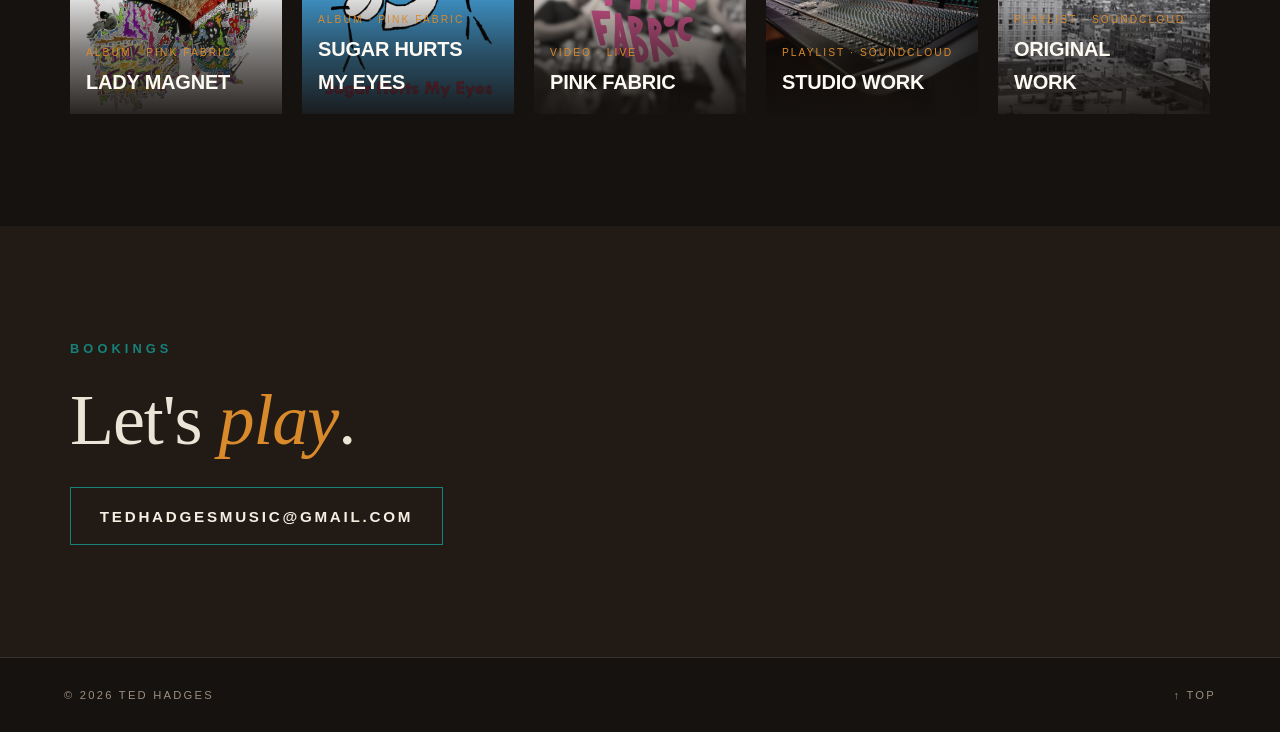
==== commit 4e67e6e6: "Remove duplicate hero name; restore minimal About Hero now carries no text (name only in nav). Add a" ====
--- a/preview.html
+++ b/preview.html
@@ -78,13 +78,7 @@
         linear-gradient(180deg, rgba(22,18,15,0.35) 0%, rgba(22,18,15,0) 22%, rgba(22,18,15,0) 62%, rgba(22,18,15,0.9) 100%),
         linear-gradient(90deg, rgba(22,18,15,0.35) 0%, rgba(22,18,15,0) 45%);
     }
-    .hero__id {
-      position: absolute; z-index: 3; left: var(--pad); bottom: clamp(1.5rem, 4vw, 2.6rem); margin: 0;
-      font-family: var(--display); font-weight: 800; text-transform: uppercase; letter-spacing: -0.005em;
-      font-size: clamp(1.25rem, 3vw, 2.05rem); line-height: 1.05; color: #fdfaf3;
-      text-shadow: 0 1px 22px rgba(0,0,0,0.55);
-    }
-    .hero__id .hero__role { color: var(--brass); }
+    /* hero carries no text — name lives in the nav; identity line is the About heading */
     .scrolldown {
       position: absolute; z-index: 3; left: 50%; bottom: clamp(1.4rem, 4vw, 2.4rem); transform: translateX(-50%);
       display: flex; flex-direction: column; align-items: center; gap: 0.6rem;
@@ -100,6 +94,15 @@
     section { padding: clamp(3.5rem, 9vw, 7rem) var(--pad); }
     .wrap { max-width: 1140px; margin-inline: auto; }
     .section-label { color: var(--teal); display: block; margin-bottom: 1.5rem; }
+
+    /* ---------- about ---------- */
+    .about { background: var(--paper); color: var(--ink); }
+    .about .section-label { color: var(--brass); }
+    .about__statement {
+      font-family: var(--body); font-size: clamp(1.5rem, 4.2vw, 3rem);
+      line-height: 1.22; letter-spacing: -0.01em; margin: 0; max-width: 24ch; font-weight: 400;
+    }
+    .about__statement em { font-style: italic; color: var(--teal); }
 
     /* ---------- listen: cover-tile grid ---------- */
     .listen { background: var(--ink); }
@@ -154,6 +157,7 @@
   <header class="topbar" id="topbar">
     <a class="topbar__brand" href="#top">Ted Hadges</a>
     <nav aria-label="Primary">
+      <a href="#about">About</a>
       <a href="#listen">Listen</a>
       <a href="#contact">Contact</a>
     </nav>
@@ -161,13 +165,19 @@
 
   <section class="hero">
     <img class="hero__img" src="images/saxpark.jpg" alt="Ted Hadges holding a tenor saxophone in warm evening light">
-    <h1 class="hero__id">Ted Hadges <span class="hero__role">— Saxophonist</span></h1>
-    <a class="scrolldown" href="#listen" aria-label="Scroll to music">
+    <a class="scrolldown" href="#about" aria-label="Scroll down">
       <span>Scroll</span>
       <svg viewBox="0 0 24 24" fill="none" stroke="currentColor" stroke-width="1.6" aria-hidden="true">
         <path d="M6 9l6 6 6-6" stroke-linecap="round" stroke-linejoin="round"/>
       </svg>
     </a>
+  </section>
+
+  <section id="about" class="about">
+    <div class="wrap">
+      <span class="eyebrow section-label">About</span>
+      <h1 class="about__statement">Ted Hadges is a <em>saxophonist</em> — live shows, studio sessions, and jam sessions.</h1>
+    </div>
   </section>
 
   <section id="listen" class="listen">
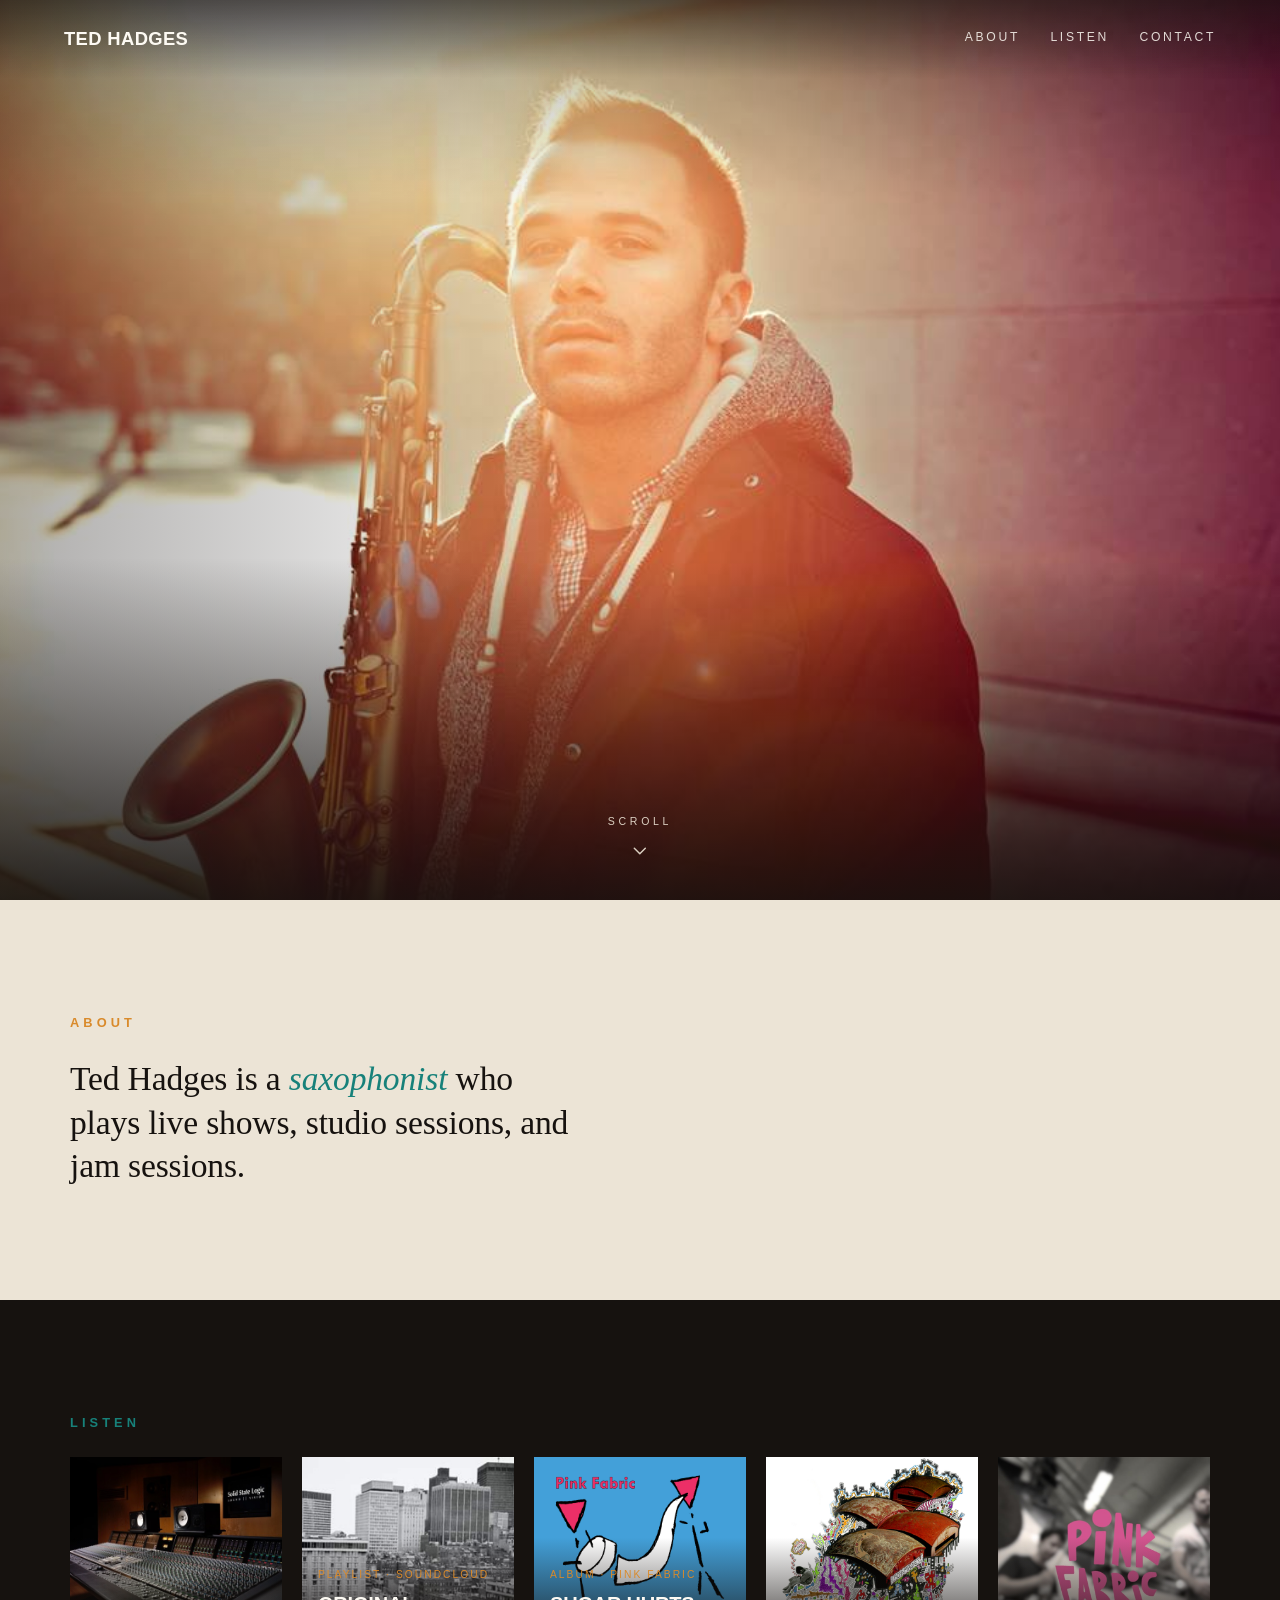
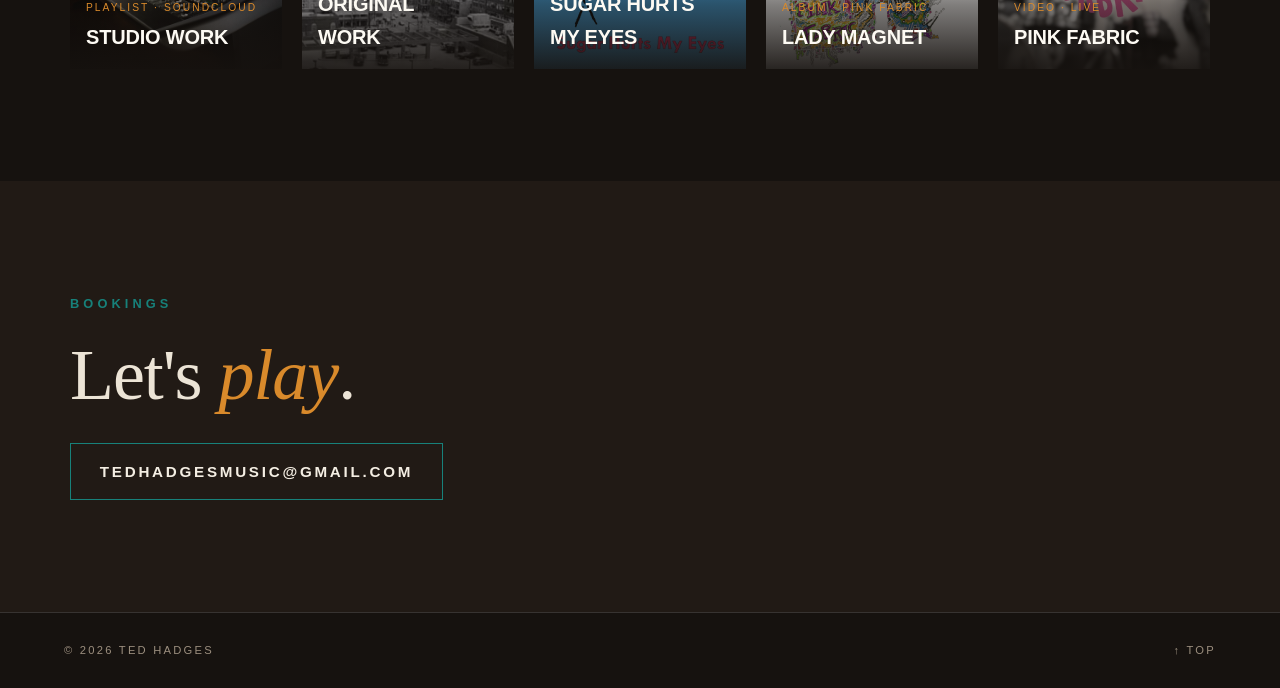
==== commit bde161a1: "Shrink About text, fix grammar, reorder Listen tiles Co-Authored-By: Claude Opus 4.8 <noreply@anthro" ====
--- a/preview.html
+++ b/preview.html
@@ -99,8 +99,8 @@
     .about { background: var(--paper); color: var(--ink); }
     .about .section-label { color: var(--brass); }
     .about__statement {
-      font-family: var(--body); font-size: clamp(1.5rem, 4.2vw, 3rem);
-      line-height: 1.22; letter-spacing: -0.01em; margin: 0; max-width: 24ch; font-weight: 400;
+      font-family: var(--body); font-size: clamp(1.25rem, 3vw, 2.1rem);
+      line-height: 1.3; letter-spacing: -0.005em; margin: 0; max-width: 30ch; font-weight: 400;
     }
     .about__statement em { font-style: italic; color: var(--teal); }
 
@@ -176,7 +176,7 @@
   <section id="about" class="about">
     <div class="wrap">
       <span class="eyebrow section-label">About</span>
-      <h1 class="about__statement">Ted Hadges is a <em>saxophonist</em> — live shows, studio sessions, and jam sessions.</h1>
+      <h1 class="about__statement">Ted Hadges is a <em>saxophonist</em> who plays live shows, studio sessions, and jam sessions.</h1>
     </div>
   </section>
 
@@ -184,6 +184,27 @@
     <div class="wrap">
       <span class="eyebrow section-label">Listen</span>
       <div class="tiles">
+        <a class="tile" href="https://soundcloud.com/tedhadges/sets/studio-work" target="_blank" rel="noopener">
+          <img class="tile__img" src="images/sc-studio-work.jpg" alt="Studio and commercial saxophone work" loading="lazy">
+          <span class="tile__meta">
+            <span class="tile__type">Playlist · SoundCloud</span>
+            <span class="tile__title">Studio Work</span>
+          </span>
+        </a>
+        <a class="tile" href="https://soundcloud.com/tedhadges/sets/original-work" target="_blank" rel="noopener">
+          <img class="tile__img" src="images/sc-original-work.jpg" alt="Original work — city skyline cover" loading="lazy">
+          <span class="tile__meta">
+            <span class="tile__type">Playlist · SoundCloud</span>
+            <span class="tile__title">Original Work</span>
+          </span>
+        </a>
+        <a class="tile" href="https://pinkfabric.bandcamp.com/album/sugar-hurts-my-eyes" target="_blank" rel="noopener">
+          <img class="tile__img" src="images/album-sugar-hurts.jpg" alt="Sugar Hurts My Eyes album cover" loading="lazy">
+          <span class="tile__meta">
+            <span class="tile__type">Album · Pink Fabric</span>
+            <span class="tile__title">Sugar Hurts My Eyes</span>
+          </span>
+        </a>
         <a class="tile" href="https://pinkfabric.bandcamp.com/album/lady-magnet" target="_blank" rel="noopener">
           <img class="tile__img" src="images/album-lady-magnet.jpg" alt="Lady Magnet album cover" loading="lazy">
           <span class="tile__meta">
@@ -191,32 +212,11 @@
             <span class="tile__title">Lady Magnet</span>
           </span>
         </a>
-        <a class="tile" href="https://pinkfabric.bandcamp.com/album/sugar-hurts-my-eyes" target="_blank" rel="noopener">
-          <img class="tile__img" src="images/album-sugar-hurts.jpg" alt="Sugar Hurts My Eyes album cover" loading="lazy">
-          <span class="tile__meta">
-            <span class="tile__type">Album · Pink Fabric</span>
-            <span class="tile__title">Sugar Hurts My Eyes</span>
-          </span>
-        </a>
         <a class="tile" href="https://vimeo.com/94069163" target="_blank" rel="noopener">
           <img class="tile__img" src="images/video-pink-fabric.jpg" alt="Pink Fabric live video" loading="lazy">
           <span class="tile__meta">
             <span class="tile__type">Video · Live</span>
             <span class="tile__title">Pink Fabric</span>
-          </span>
-        </a>
-        <a class="tile" href="https://soundcloud.com/tedhadges/sets/studio-work" target="_blank" rel="noopener">
-          <img class="tile__img" src="images/sc-studio-work.jpg" alt="Studio and commercial saxophone work" loading="lazy">
-          <span class="tile__meta">
-            <span class="tile__type">Playlist · SoundCloud</span>
-            <span class="tile__title">Studio Work</span>
-          </span>
-        </a>
-        <a class="tile" href="https://soundcloud.com/tedhadges/sets/original-work" target="_blank" rel="noopener">
-          <img class="tile__img" src="images/sc-original-work.jpg" alt="Original work — city skyline cover" loading="lazy">
-          <span class="tile__meta">
-            <span class="tile__type">Playlist · SoundCloud</span>
-            <span class="tile__title">Original Work</span>
           </span>
         </a>
       </div>
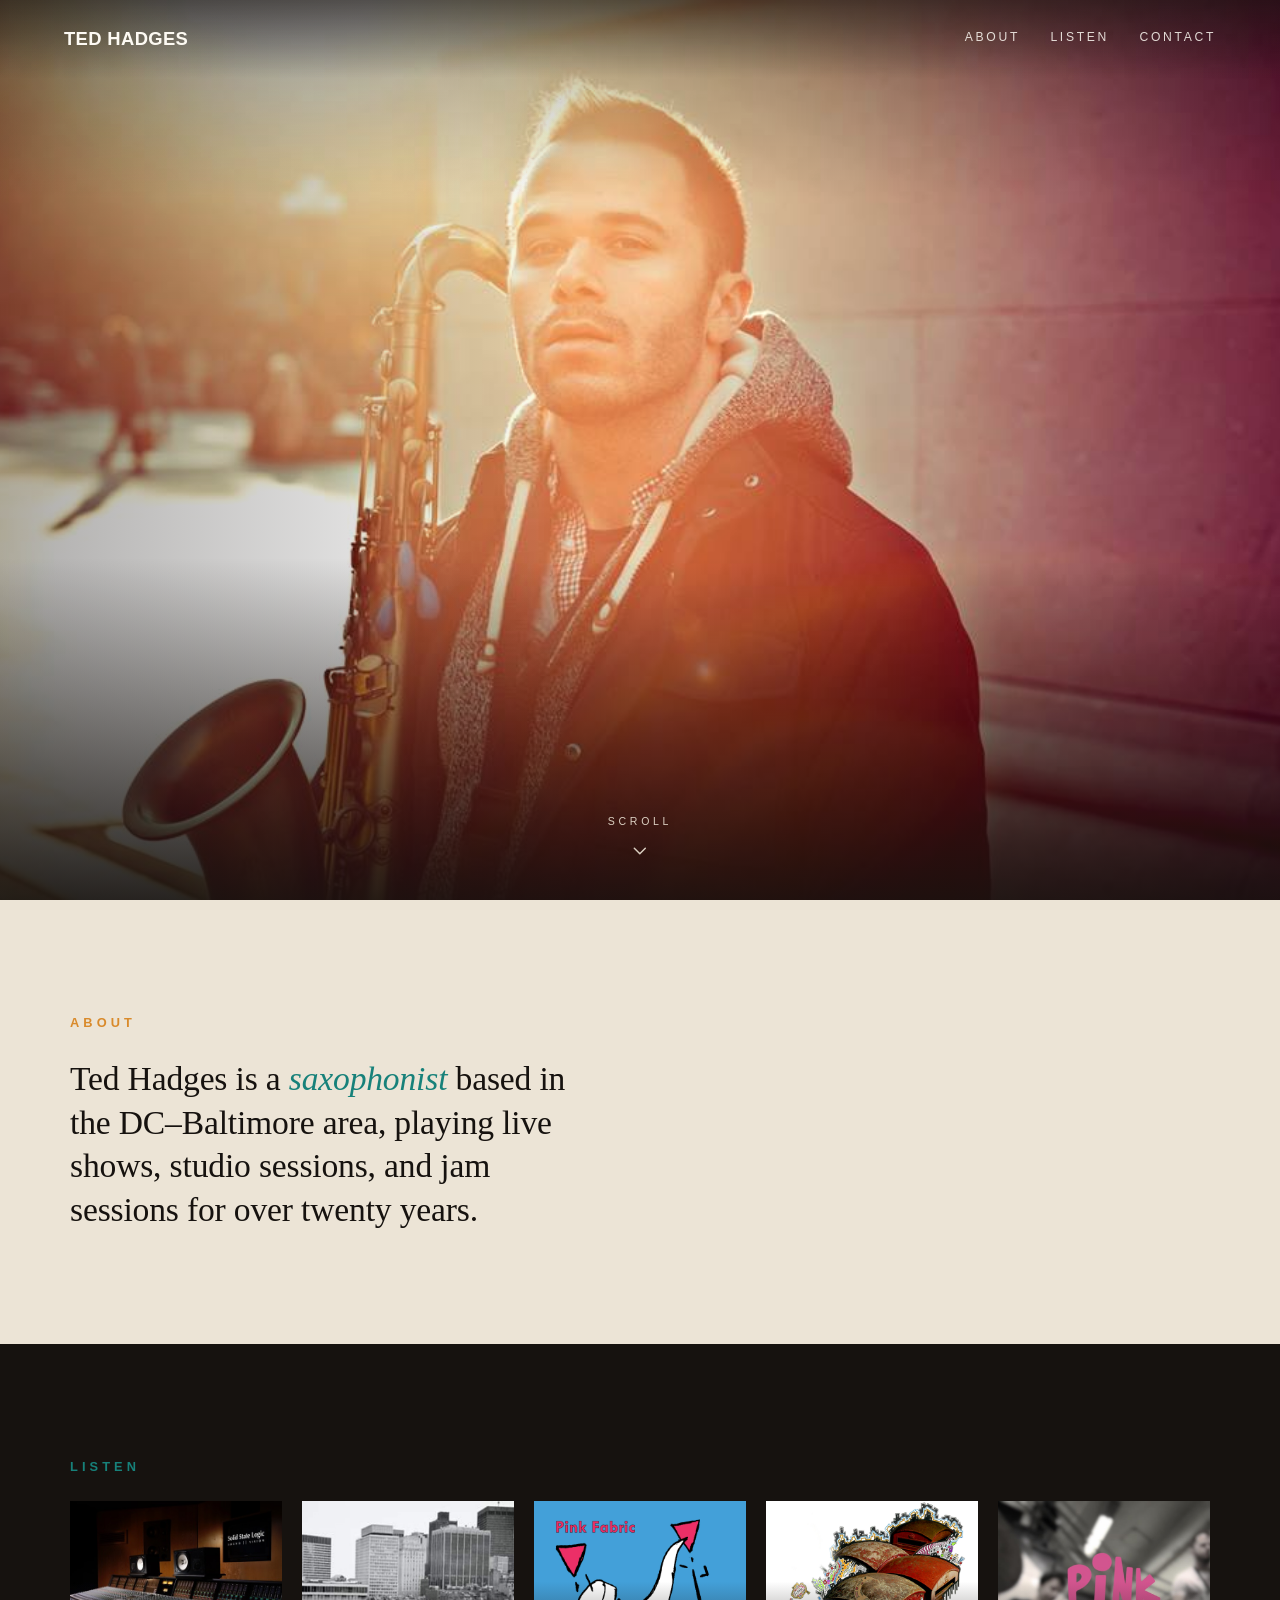
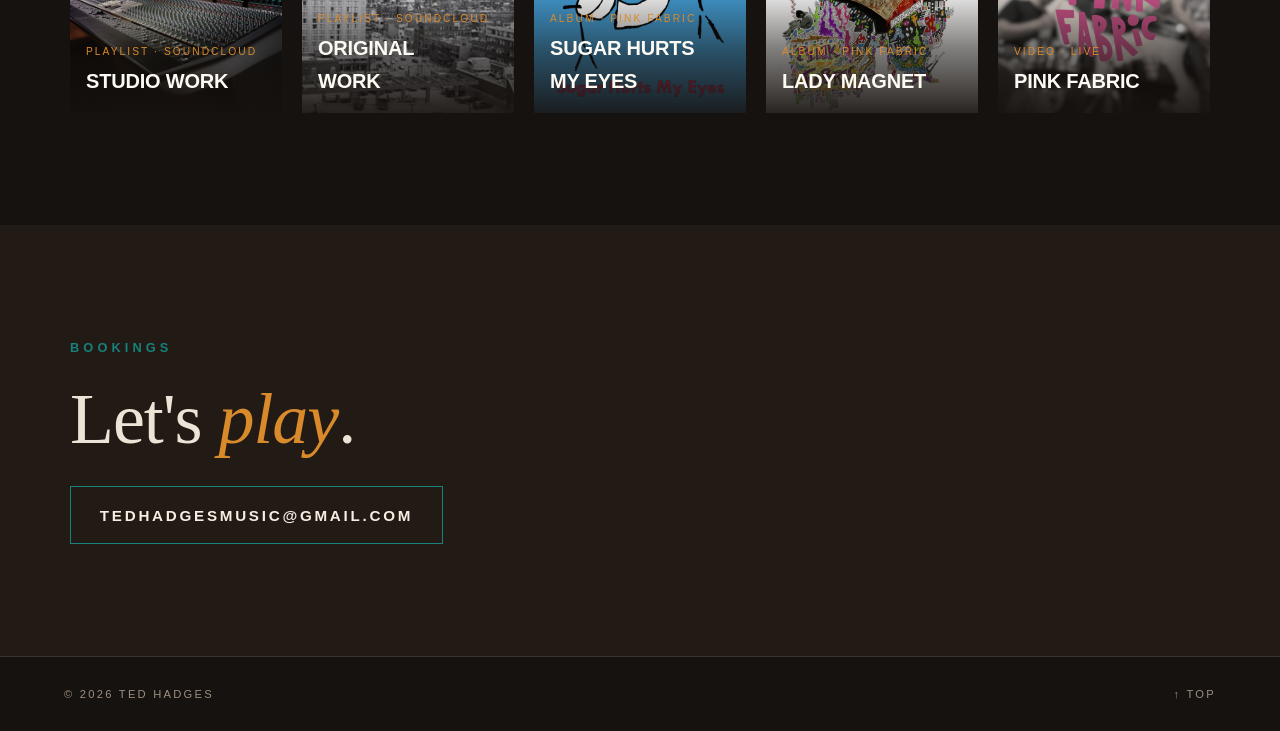
==== commit 7aaf802e: "Strengthen About: add location and experience Co-Authored-By: Claude Opus 4.8 <noreply@anthropic.com" ====
--- a/preview.html
+++ b/preview.html
@@ -176,7 +176,7 @@
   <section id="about" class="about">
     <div class="wrap">
       <span class="eyebrow section-label">About</span>
-      <h1 class="about__statement">Ted Hadges is a <em>saxophonist</em> who plays live shows, studio sessions, and jam sessions.</h1>
+      <h1 class="about__statement">Ted Hadges is a <em>saxophonist</em> based in the DC–Baltimore area, playing live shows, studio sessions, and jam sessions for over twenty years.</h1>
     </div>
   </section>
 
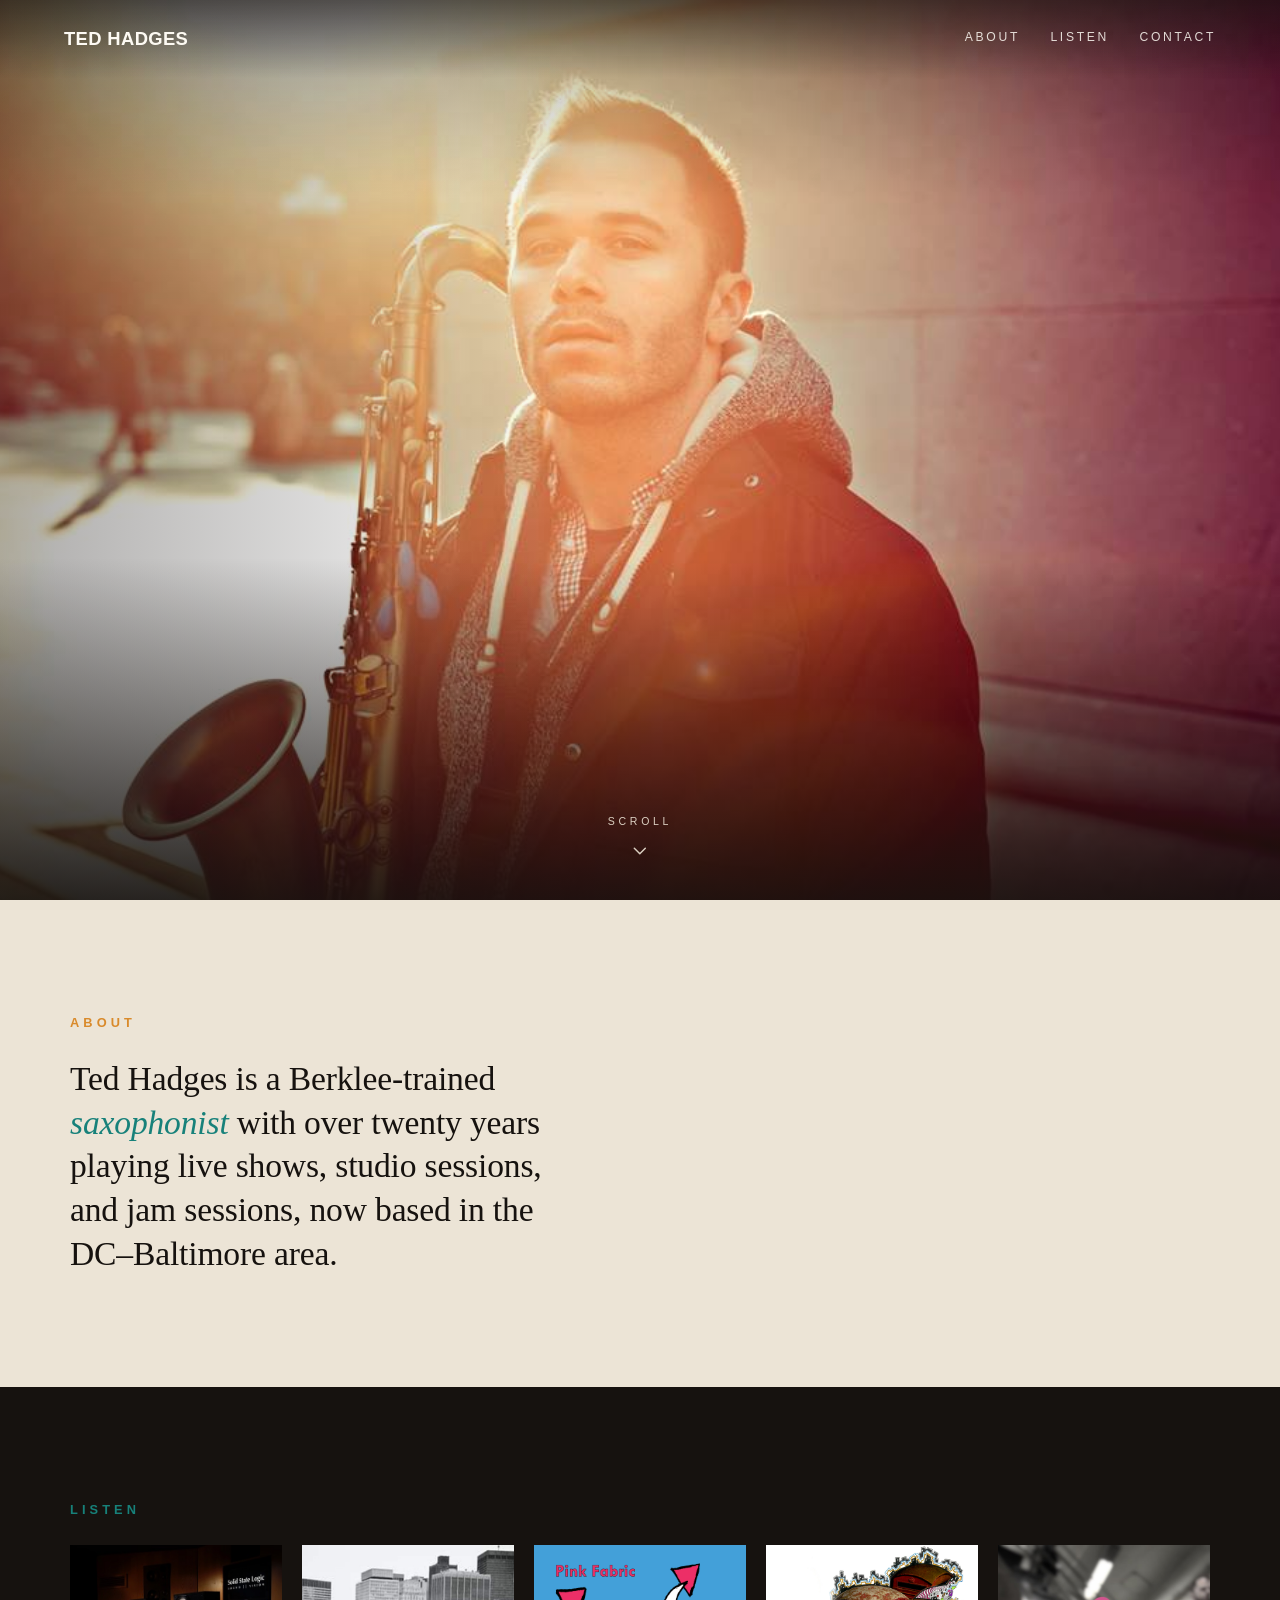
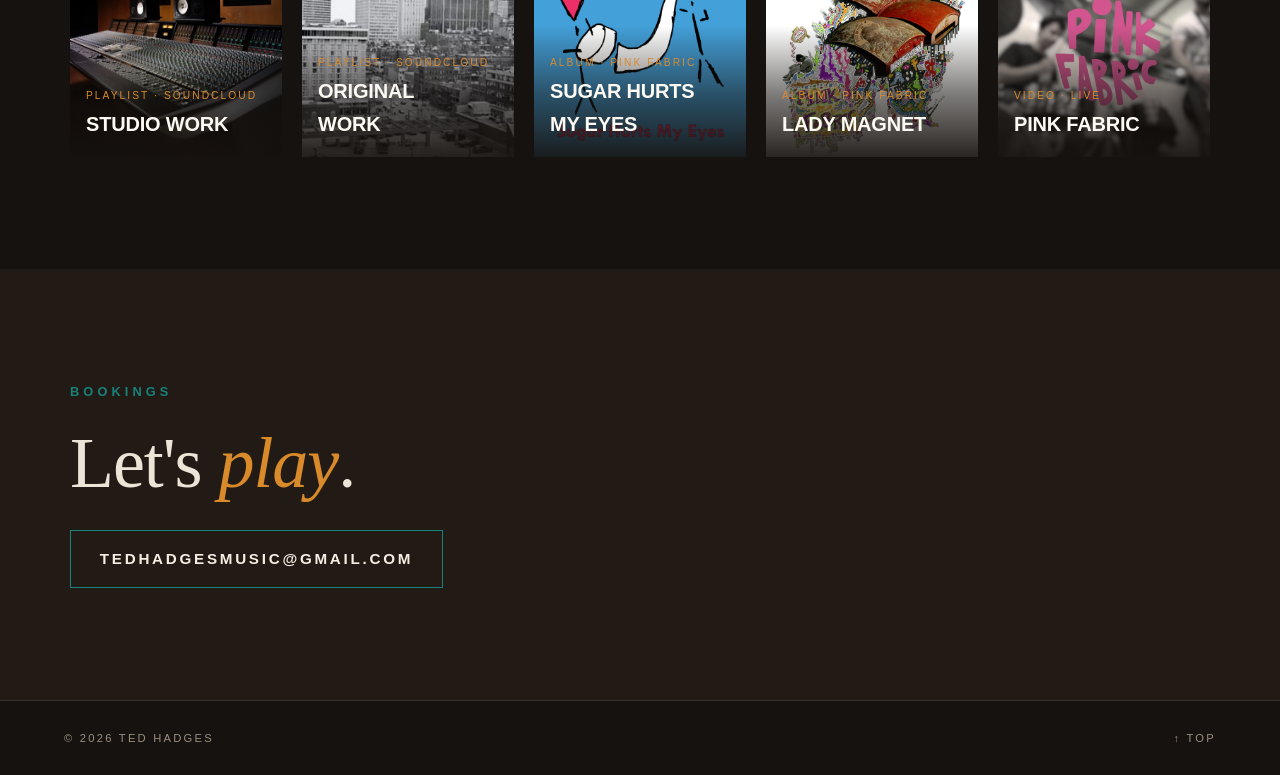
==== commit 64c3336f: "About: add Berklee, fix location/experience phrasing Co-Authored-By: Claude Opus 4.8 <noreply@anthro" ====
--- a/preview.html
+++ b/preview.html
@@ -176,7 +176,7 @@
   <section id="about" class="about">
     <div class="wrap">
       <span class="eyebrow section-label">About</span>
-      <h1 class="about__statement">Ted Hadges is a <em>saxophonist</em> based in the DC–Baltimore area, playing live shows, studio sessions, and jam sessions for over twenty years.</h1>
+      <h1 class="about__statement">Ted Hadges is a Berklee-trained <em>saxophonist</em> with over twenty years playing live shows, studio sessions, and jam sessions, now based in the DC–Baltimore area.</h1>
     </div>
   </section>
 
